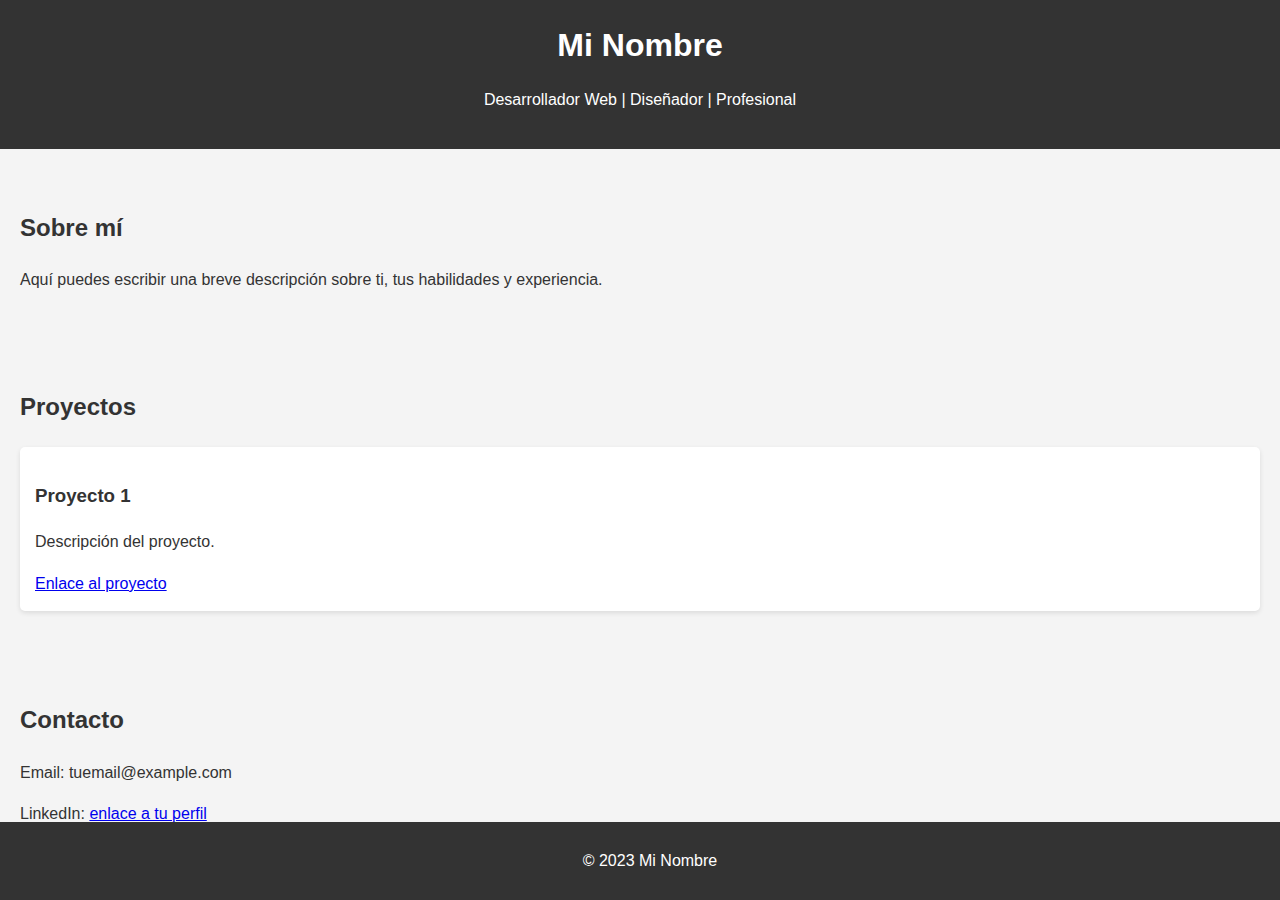
==== index.html @ 5cb8345e "Primer commit: subiendo mi portfolio" ====
<!DOCTYPE html>
<html lang="es">
<head>
  <meta charset="UTF-8">
  <meta name="viewport" content="width=device-width, initial-scale=1.0">
  <title>Mi Portfolio</title>
  <link rel="stylesheet" href="styles.css">
</head>
<body>
  <!-- Encabezado -->
  <header>
    <h1>Mi Nombre</h1>
    <p>Desarrollador Web | Diseñador | Profesional</p>
  </header>

  <!-- Sección sobre mí -->
  <section id="about">
    <h2>Sobre mí</h2>
    <p>Aquí puedes escribir una breve descripción sobre ti, tus habilidades y experiencia.</p>
  </section>

  <!-- Sección de proyectos -->
  <section id="projects">
    <h2>Proyectos</h2>
    <div class="project">
      <h3>Proyecto 1</h3>
      <p>Descripción del proyecto.</p>
      <a href="#">Enlace al proyecto</a>
    </div>
    <!-- Repite para más proyectos -->
  </section>

  <!-- Sección de contacto -->
  <section id="contact">
    <h2>Contacto</h2>
    <p>Email: tuemail@example.com</p>
    <p>LinkedIn: <a href="#">enlace a tu perfil</a></p>
  </section>

  <!-- Pie de página -->
  <footer>
    <p>&copy; 2023 Mi Nombre</p>
  </footer>
</body>
</html>
---- styles.css ----
body {
    font-family: Arial, sans-serif;
    line-height: 1.6;
    margin: 0;
    padding: 0;
    background-color: #f4f4f4;
    color: #333;
  }
  
  header {
    background: #333;
    color: #fff;
    padding: 20px 0;
    text-align: center;
  }
  
  header h1 {
    margin: 0;
  }
  
  section {
    padding: 20px;
    margin: 20px 0;
  }
  
  #projects .project {
    background: #fff;
    padding: 15px;
    margin-bottom: 10px;
    border-radius: 5px;
    box-shadow: 0 2px 5px rgba(0, 0, 0, 0.1);
  }
  
  footer {
    text-align: center;
    padding: 10px;
    background: #333;
    color: #fff;
    position: fixed;
    bottom: 0;
    width: 100%;
  }

.dark-mode {
  background-color: #333;
  color: #fff;
}
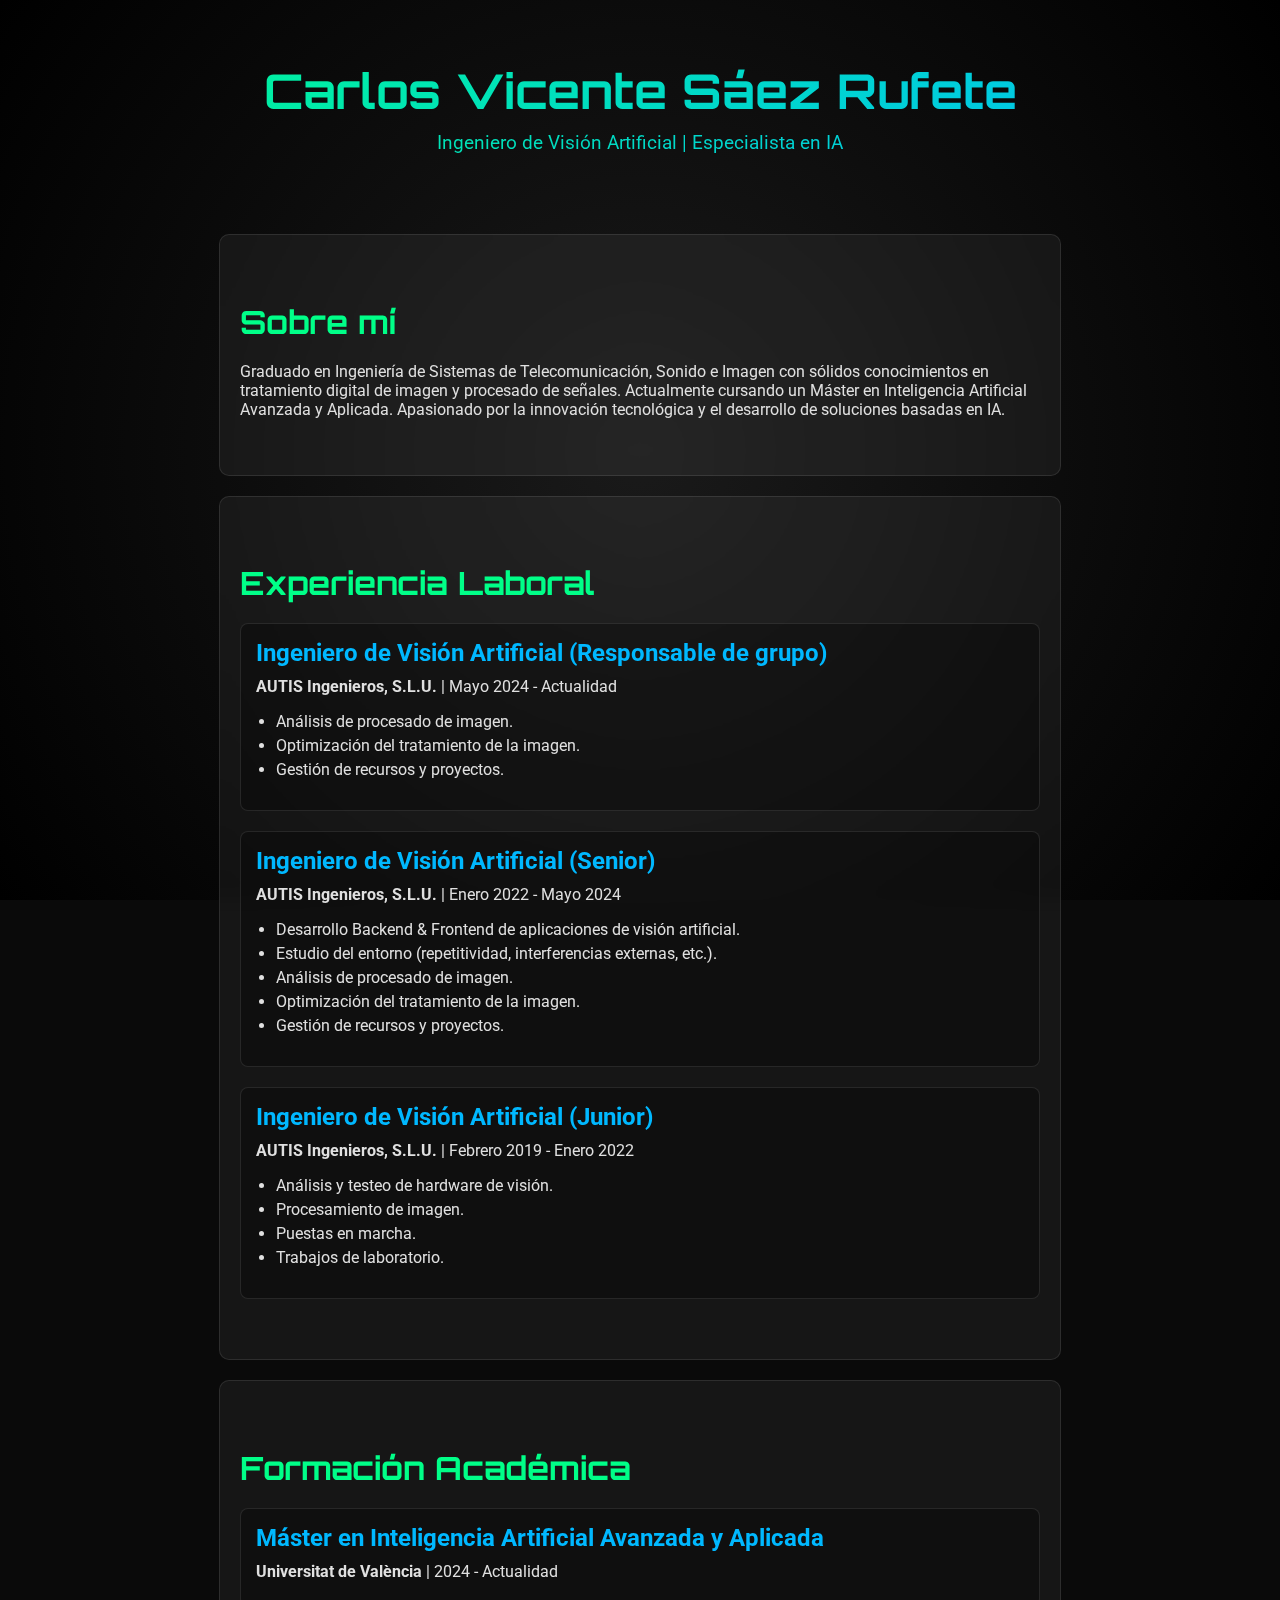
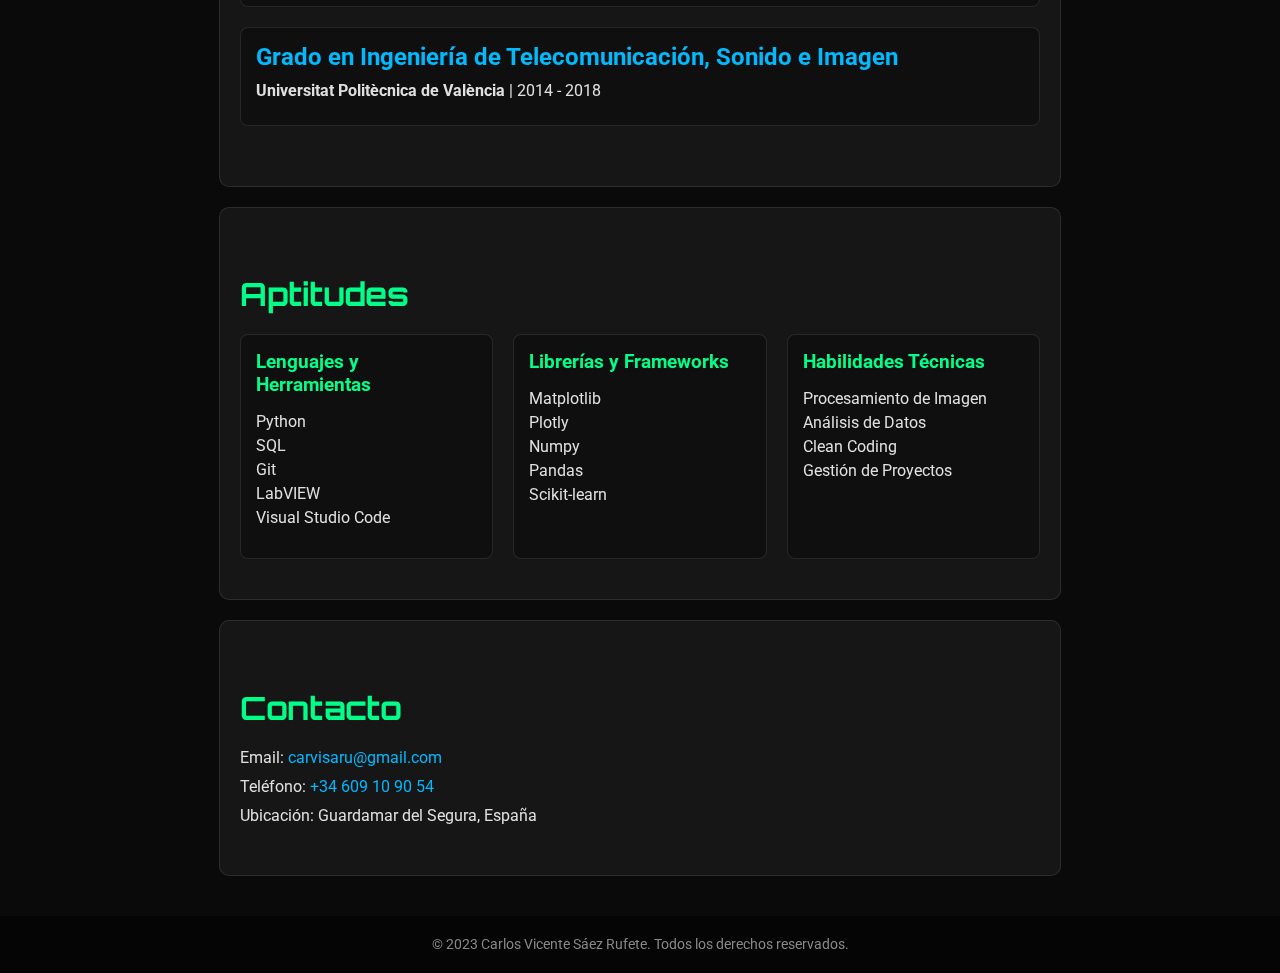
==== commit 36dc7d7b: "cambio con info de cv" ====
--- a/index.html
+++ b/index.html
@@ -3,43 +3,123 @@
 <head>
   <meta charset="UTF-8">
   <meta name="viewport" content="width=device-width, initial-scale=1.0">
-  <title>Mi Portfolio</title>
+  <title>Carlos Vicente Sáez Rufete - Portfolio</title>
   <link rel="stylesheet" href="styles.css">
+  <link href="https://fonts.googleapis.com/css2?family=Orbitron:wght@400;700&family=Roboto:wght@300;400;700&display=swap" rel="stylesheet">
 </head>
 <body>
+  <!-- Fondo futurista -->
+  <div class="background"></div>
+
   <!-- Encabezado -->
   <header>
-    <h1>Mi Nombre</h1>
-    <p>Desarrollador Web | Diseñador | Profesional</p>
+    <h1>Carlos Vicente Sáez Rufete</h1>
+    <p>Ingeniero de Visión Artificial | Especialista en IA</p>
   </header>
 
   <!-- Sección sobre mí -->
   <section id="about">
     <h2>Sobre mí</h2>
-    <p>Aquí puedes escribir una breve descripción sobre ti, tus habilidades y experiencia.</p>
+    <p>
+      Graduado en Ingeniería de Sistemas de Telecomunicación, Sonido e Imagen con sólidos conocimientos en tratamiento digital de imagen y procesado de señales. Actualmente cursando un Máster en Inteligencia Artificial Avanzada y Aplicada. Apasionado por la innovación tecnológica y el desarrollo de soluciones basadas en IA.
+    </p>
   </section>
 
-  <!-- Sección de proyectos -->
-  <section id="projects">
-    <h2>Proyectos</h2>
-    <div class="project">
-      <h3>Proyecto 1</h3>
-      <p>Descripción del proyecto.</p>
-      <a href="#">Enlace al proyecto</a>
+  <!-- Sección de experiencia -->
+  <section id="experience">
+    <h2>Experiencia Laboral</h2>
+    <div class="job">
+      <h3>Ingeniero de Visión Artificial (Responsable de grupo)</h3>
+      <p><strong>AUTIS Ingenieros, S.L.U.</strong> | Mayo 2024 - Actualidad</p>
+      <ul>
+        <li>Análisis de procesado de imagen.</li>
+        <li>Optimización del tratamiento de la imagen.</li>
+        <li>Gestión de recursos y proyectos.</li>
+      </ul>
     </div>
-    <!-- Repite para más proyectos -->
+    <div class="job">
+      <h3>Ingeniero de Visión Artificial (Senior)</h3>
+      <p><strong>AUTIS Ingenieros, S.L.U.</strong> | Enero 2022 - Mayo 2024</p>
+      <ul>
+        <li>Desarrollo Backend & Frontend de aplicaciones de visión artificial.</li>
+        <li>Estudio del entorno (repetitividad, interferencias externas, etc.).</li>
+        <li>Análisis de procesado de imagen.</li>
+        <li>Optimización del tratamiento de la imagen.</li>
+        <li>Gestión de recursos y proyectos.</li>
+      </ul>
+    </div>
+    <div class="job">
+      <h3>Ingeniero de Visión Artificial (Junior)</h3>
+      <p><strong>AUTIS Ingenieros, S.L.U.</strong> | Febrero 2019 - Enero 2022</p>
+      <ul>
+        <li>Análisis y testeo de hardware de visión.</li>
+        <li>Procesamiento de imagen.</li>
+        <li>Puestas en marcha.</li>
+        <li>Trabajos de laboratorio.</li>
+      </ul>
+    </div>
+  </section>
+
+  <!-- Sección de formación -->
+  <section id="education">
+    <h2>Formación Académica</h2>
+    <div class="degree">
+      <h3>Máster en Inteligencia Artificial Avanzada y Aplicada</h3>
+      <p><strong>Universitat de València</strong> | 2024 - Actualidad</p>
+    </div>
+    <div class="degree">
+      <h3>Grado en Ingeniería de Telecomunicación, Sonido e Imagen</h3>
+      <p><strong>Universitat Politècnica de València</strong> | 2014 - 2018</p>
+    </div>
+  </section>
+
+  <!-- Sección de habilidades -->
+  <section id="skills">
+    <h2>Aptitudes</h2>
+    <div class="skills-grid">
+      <div class="skill-category">
+        <h3>Lenguajes y Herramientas</h3>
+        <ul>
+          <li>Python</li>
+          <li>SQL</li>
+          <li>Git</li>
+          <li>LabVIEW</li>
+          <li>Visual Studio Code</li>
+        </ul>
+      </div>
+      <div class="skill-category">
+        <h3>Librerías y Frameworks</h3>
+        <ul>
+          <li>Matplotlib</li>
+          <li>Plotly</li>
+          <li>Numpy</li>
+          <li>Pandas</li>
+          <li>Scikit-learn</li>
+        </ul>
+      </div>
+      <div class="skill-category">
+        <h3>Habilidades Técnicas</h3>
+        <ul>
+          <li>Procesamiento de Imagen</li>
+          <li>Análisis de Datos</li>
+          <li>Clean Coding</li>
+          <li>Gestión de Proyectos</li>
+        </ul>
+      </div>
+    </div>
   </section>
 
   <!-- Sección de contacto -->
   <section id="contact">
     <h2>Contacto</h2>
-    <p>Email: tuemail@example.com</p>
-    <p>LinkedIn: <a href="#">enlace a tu perfil</a></p>
+    <p>Email: <a href="mailto:carvisaru@gmail.com">carvisaru@gmail.com</a></p>
+    <p>Teléfono: <a href="tel:+34609109054">+34 609 10 90 54</a></p>
+    <p>Ubicación: Guardamar del Segura, España</p>
   </section>
 
   <!-- Pie de página -->
   <footer>
-    <p>&copy; 2023 Mi Nombre</p>
+    <p>&copy; 2023 Carlos Vicente Sáez Rufete. Todos los derechos reservados.</p>
   </footer>
 </body>
 </html>--- a/styles.css
+++ b/styles.css
@@ -1,47 +1,144 @@
+/* Estilos generales */
 body {
-    font-family: Arial, sans-serif;
-    line-height: 1.6;
+    font-family: 'Roboto', sans-serif;
+    background-color: #0a0a0a;
+    color: #e0e0e0;
     margin: 0;
     padding: 0;
-    background-color: #f4f4f4;
-    color: #333;
+    overflow-x: hidden;
   }
   
+  .background {
+    position: fixed;
+    top: 0;
+    left: 0;
+    width: 100%;
+    height: 100%;
+    background: radial-gradient(circle, #1a1a1a, #000);
+    z-index: -1;
+  }
+  
+  /* Encabezado */
   header {
-    background: #333;
-    color: #fff;
-    padding: 20px 0;
     text-align: center;
+    padding: 60px 20px;
+    background: linear-gradient(135deg, #00ff88, #00b8ff);
+    -webkit-background-clip: text;
+    -webkit-text-fill-color: transparent;
   }
   
   header h1 {
+    font-family: 'Orbitron', sans-serif;
+    font-size: 3rem;
     margin: 0;
   }
   
-  section {
-    padding: 20px;
-    margin: 20px 0;
+  header p {
+    font-size: 1.2rem;
+    margin: 10px 0 0;
   }
   
-  #projects .project {
-    background: #fff;
-    padding: 15px;
-    margin-bottom: 10px;
-    border-radius: 5px;
-    box-shadow: 0 2px 5px rgba(0, 0, 0, 0.1);
+  /* Secciones */
+  section {
+    padding: 40px 20px;
+    margin: 20px auto;
+    max-width: 800px;
+    background: rgba(255, 255, 255, 0.05);
+    border-radius: 10px;
+    backdrop-filter: blur(10px);
+    border: 1px solid rgba(255, 255, 255, 0.1);
   }
   
+  section h2 {
+    font-family: 'Orbitron', sans-serif;
+    font-size: 2rem;
+    color: #00ff88;
+    margin-bottom: 20px;
+  }
+  
+  /* Experiencia y formación */
+  .job, .degree {
+    margin-bottom: 20px;
+    padding: 15px;
+    background: rgba(0, 0, 0, 0.3);
+    border-radius: 8px;
+    border: 1px solid rgba(255, 255, 255, 0.1);
+  }
+  
+  .job h3, .degree h3 {
+    font-size: 1.5rem;
+    color: #00b8ff;
+    margin: 0 0 10px;
+  }
+  
+  .job p, .degree p {
+    font-size: 1rem;
+    margin: 0 0 10px;
+  }
+  
+  .job ul {
+    list-style-type: disc;
+    padding-left: 20px;
+  }
+  
+  .job ul li {
+    margin-bottom: 5px;
+  }
+  
+  /* Habilidades */
+  .skills-grid {
+    display: grid;
+    grid-template-columns: repeat(auto-fit, minmax(200px, 1fr));
+    gap: 20px;
+  }
+  
+  .skill-category {
+    background: rgba(0, 0, 0, 0.3);
+    padding: 15px;
+    border-radius: 8px;
+    border: 1px solid rgba(255, 255, 255, 0.1);
+  }
+  
+  .skill-category h3 {
+    font-size: 1.2rem;
+    color: #00ff88;
+    margin: 0 0 10px;
+  }
+  
+  .skill-category ul {
+    list-style-type: none;
+    padding: 0;
+  }
+  
+  .skill-category ul li {
+    margin-bottom: 5px;
+  }
+  
+  /* Contacto */
+  #contact p {
+    font-size: 1rem;
+    margin: 10px 0;
+  }
+  
+  #contact a {
+    color: #00b8ff;
+    text-decoration: none;
+  }
+  
+  #contact a:hover {
+    text-decoration: underline;
+  }
+  
+  /* Pie de página */
   footer {
     text-align: center;
-    padding: 10px;
-    background: #333;
-    color: #fff;
-    position: fixed;
-    bottom: 0;
-    width: 100%;
+    padding: 20px;
+    background: rgba(0, 0, 0, 0.5);
+    margin-top: 40px;
   }
-
-.dark-mode {
-  background-color: #333;
-  color: #fff;
-}+  
+  footer p {
+    margin: 0;
+    font-size: 0.9rem;
+    color: #888;
+  }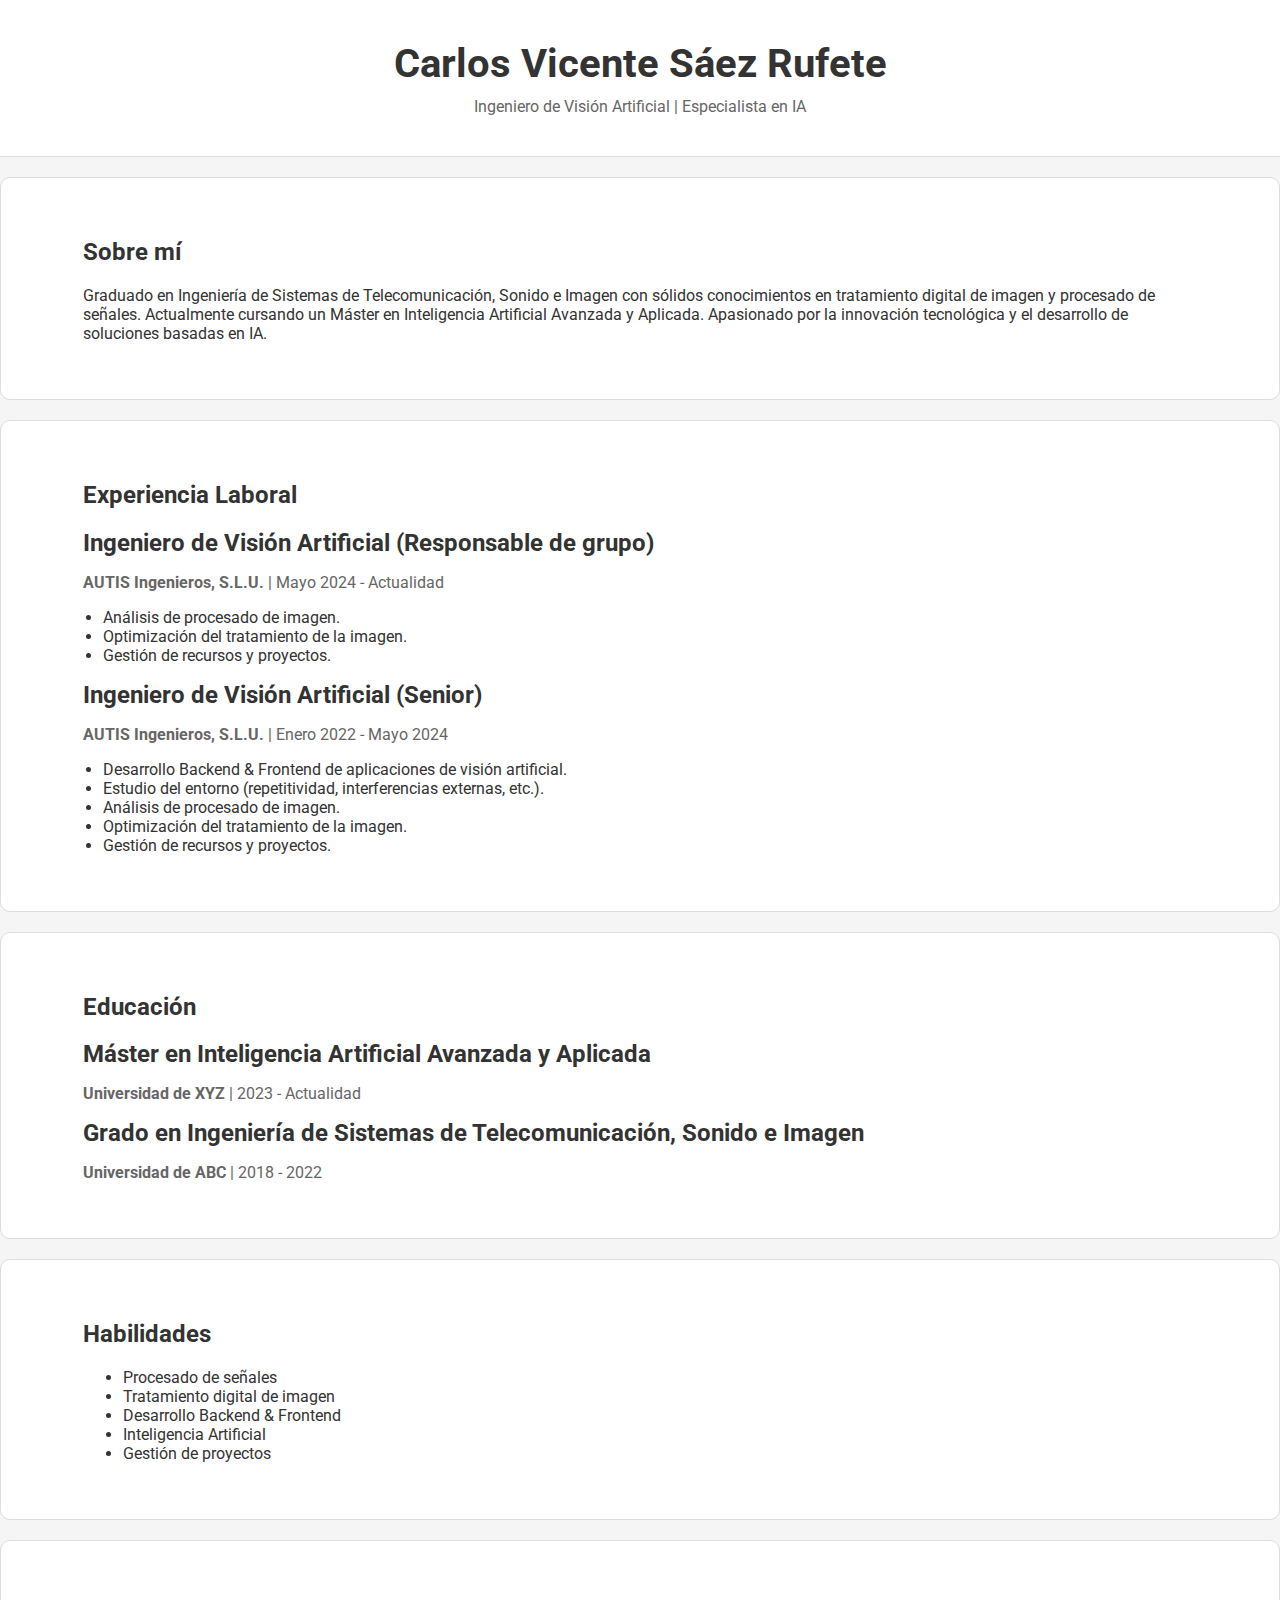
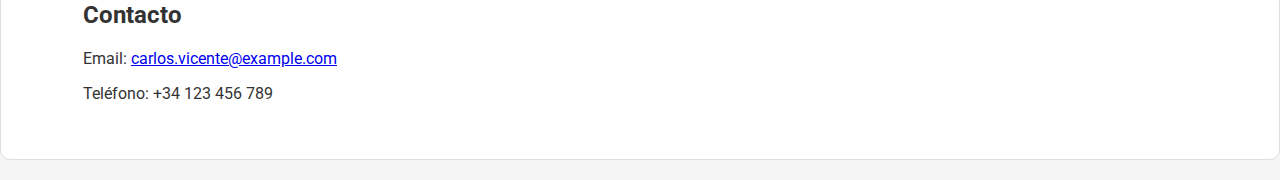
==== commit 3f3d291b: "hola3" ====
--- a/index.html
+++ b/index.html
@@ -5,121 +5,90 @@
   <meta name="viewport" content="width=device-width, initial-scale=1.0">
   <title>Carlos Vicente Sáez Rufete - Portfolio</title>
   <link rel="stylesheet" href="styles.css">
-  <link href="https://fonts.googleapis.com/css2?family=Orbitron:wght@400;700&family=Roboto:wght@300;400;700&display=swap" rel="stylesheet">
+  <link href="https://fonts.googleapis.com/css2?family=Roboto:wght@300;400;700&display=swap" rel="stylesheet">
 </head>
 <body>
-  <!-- Fondo futurista -->
-  <div class="background"></div>
-
   <!-- Encabezado -->
   <header>
-    <h1>Carlos Vicente Sáez Rufete</h1>
-    <p>Ingeniero de Visión Artificial | Especialista en IA</p>
+    <div class="container">
+      <h1>Carlos Vicente Sáez Rufete</h1>
+      <p>Ingeniero de Visión Artificial | Especialista en IA</p>
+    </div>
   </header>
 
   <!-- Sección sobre mí -->
   <section id="about">
-    <h2>Sobre mí</h2>
-    <p>
-      Graduado en Ingeniería de Sistemas de Telecomunicación, Sonido e Imagen con sólidos conocimientos en tratamiento digital de imagen y procesado de señales. Actualmente cursando un Máster en Inteligencia Artificial Avanzada y Aplicada. Apasionado por la innovación tecnológica y el desarrollo de soluciones basadas en IA.
-    </p>
+    <div class="container">
+      <h2>Sobre mí</h2>
+      <p>
+        Graduado en Ingeniería de Sistemas de Telecomunicación, Sonido e Imagen con sólidos conocimientos en tratamiento digital de imagen y procesado de señales. Actualmente cursando un Máster en Inteligencia Artificial Avanzada y Aplicada. Apasionado por la innovación tecnológica y el desarrollo de soluciones basadas en IA.
+      </p>
+    </div>
   </section>
 
   <!-- Sección de experiencia -->
   <section id="experience">
-    <h2>Experiencia Laboral</h2>
-    <div class="job">
-      <h3>Ingeniero de Visión Artificial (Responsable de grupo)</h3>
-      <p><strong>AUTIS Ingenieros, S.L.U.</strong> | Mayo 2024 - Actualidad</p>
-      <ul>
-        <li>Análisis de procesado de imagen.</li>
-        <li>Optimización del tratamiento de la imagen.</li>
-        <li>Gestión de recursos y proyectos.</li>
-      </ul>
-    </div>
-    <div class="job">
-      <h3>Ingeniero de Visión Artificial (Senior)</h3>
-      <p><strong>AUTIS Ingenieros, S.L.U.</strong> | Enero 2022 - Mayo 2024</p>
-      <ul>
-        <li>Desarrollo Backend & Frontend de aplicaciones de visión artificial.</li>
-        <li>Estudio del entorno (repetitividad, interferencias externas, etc.).</li>
-        <li>Análisis de procesado de imagen.</li>
-        <li>Optimización del tratamiento de la imagen.</li>
-        <li>Gestión de recursos y proyectos.</li>
-      </ul>
-    </div>
-    <div class="job">
-      <h3>Ingeniero de Visión Artificial (Junior)</h3>
-      <p><strong>AUTIS Ingenieros, S.L.U.</strong> | Febrero 2019 - Enero 2022</p>
-      <ul>
-        <li>Análisis y testeo de hardware de visión.</li>
-        <li>Procesamiento de imagen.</li>
-        <li>Puestas en marcha.</li>
-        <li>Trabajos de laboratorio.</li>
-      </ul>
+    <div class="container">
+      <h2>Experiencia Laboral</h2>
+      <div class="job">
+        <h3>Ingeniero de Visión Artificial (Responsable de grupo)</h3>
+        <p><strong>AUTIS Ingenieros, S.L.U.</strong> | Mayo 2024 - Actualidad</p>
+        <ul>
+          <li>Análisis de procesado de imagen.</li>
+          <li>Optimización del tratamiento de la imagen.</li>
+          <li>Gestión de recursos y proyectos.</li>
+        </ul>
+      </div>
+      <div class="job">
+        <h3>Ingeniero de Visión Artificial (Senior)</h3>
+        <p><strong>AUTIS Ingenieros, S.L.U.</strong> | Enero 2022 - Mayo 2024</p>
+        <ul>
+          <li>Desarrollo Backend & Frontend de aplicaciones de visión artificial.</li>
+          <li>Estudio del entorno (repetitividad, interferencias externas, etc.).</li>
+          <li>Análisis de procesado de imagen.</li>
+          <li>Optimización del tratamiento de la imagen.</li>
+          <li>Gestión de recursos y proyectos.</li>
+        </ul>
+      </div>
     </div>
   </section>
 
-  <!-- Sección de formación -->
+  <!-- Sección de educación -->
   <section id="education">
-    <h2>Formación Académica</h2>
-    <div class="degree">
-      <h3>Máster en Inteligencia Artificial Avanzada y Aplicada</h3>
-      <p><strong>Universitat de València</strong> | 2024 - Actualidad</p>
-    </div>
-    <div class="degree">
-      <h3>Grado en Ingeniería de Telecomunicación, Sonido e Imagen</h3>
-      <p><strong>Universitat Politècnica de València</strong> | 2014 - 2018</p>
+    <div class="container">
+      <h2>Educación</h2>
+      <div class="education-item">
+        <h3>Máster en Inteligencia Artificial Avanzada y Aplicada</h3>
+        <p><strong>Universidad de XYZ</strong> | 2023 - Actualidad</p>
+      </div>
+      <div class="education-item">
+        <h3>Grado en Ingeniería de Sistemas de Telecomunicación, Sonido e Imagen</h3>
+        <p><strong>Universidad de ABC</strong> | 2018 - 2022</p>
+      </div>
     </div>
   </section>
 
   <!-- Sección de habilidades -->
   <section id="skills">
-    <h2>Aptitudes</h2>
-    <div class="skills-grid">
-      <div class="skill-category">
-        <h3>Lenguajes y Herramientas</h3>
-        <ul>
-          <li>Python</li>
-          <li>SQL</li>
-          <li>Git</li>
-          <li>LabVIEW</li>
-          <li>Visual Studio Code</li>
-        </ul>
-      </div>
-      <div class="skill-category">
-        <h3>Librerías y Frameworks</h3>
-        <ul>
-          <li>Matplotlib</li>
-          <li>Plotly</li>
-          <li>Numpy</li>
-          <li>Pandas</li>
-          <li>Scikit-learn</li>
-        </ul>
-      </div>
-      <div class="skill-category">
-        <h3>Habilidades Técnicas</h3>
-        <ul>
-          <li>Procesamiento de Imagen</li>
-          <li>Análisis de Datos</li>
-          <li>Clean Coding</li>
-          <li>Gestión de Proyectos</li>
-        </ul>
-      </div>
+    <div class="container">
+      <h2>Habilidades</h2>
+      <ul>
+        <li>Procesado de señales</li>
+        <li>Tratamiento digital de imagen</li>
+        <li>Desarrollo Backend & Frontend</li>
+        <li>Inteligencia Artificial</li>
+        <li>Gestión de proyectos</li>
+      </ul>
     </div>
   </section>
 
   <!-- Sección de contacto -->
   <section id="contact">
-    <h2>Contacto</h2>
-    <p>Email: <a href="mailto:carvisaru@gmail.com">carvisaru@gmail.com</a></p>
-    <p>Teléfono: <a href="tel:+34609109054">+34 609 10 90 54</a></p>
-    <p>Ubicación: Guardamar del Segura, España</p>
+    <div class="container">
+      <h2>Contacto</h2>
+      <p>Email: <a href="mailto:carlos.vicente@example.com">carlos.vicente@example.com</a></p>
+      <p>Teléfono: +34 123 456 789</p>
+    </div>
   </section>
-
-  <!-- Pie de página -->
-  <footer>
-    <p>&copy; 2023 Carlos Vicente Sáez Rufete. Todos los derechos reservados.</p>
-  </footer>
 </body>
 </html>--- a/styles.css
+++ b/styles.css
@@ -1,144 +1,79 @@
 /* Estilos generales */
 body {
     font-family: 'Roboto', sans-serif;
-    background-color: #0a0a0a;
-    color: #e0e0e0;
+    background-color: #f5f5f5;
+    color: #333;
     margin: 0;
     padding: 0;
     overflow-x: hidden;
-  }
-  
-  .background {
-    position: fixed;
-    top: 0;
-    left: 0;
-    width: 100%;
-    height: 100%;
-    background: radial-gradient(circle, #1a1a1a, #000);
-    z-index: -1;
-  }
-  
-  /* Encabezado */
-  header {
+}
+
+.container {
+    width: 90%;
+    max-width: 1200px;
+    margin: 0 auto;
+}
+
+/* Encabezado */
+header {
     text-align: center;
-    padding: 60px 20px;
-    background: linear-gradient(135deg, #00ff88, #00b8ff);
-    -webkit-background-clip: text;
-    -webkit-text-fill-color: transparent;
-  }
-  
-  header h1 {
-    font-family: 'Orbitron', sans-serif;
-    font-size: 3rem;
+    padding: 40px 20px;
+    background-color: #fff;
+    border-bottom: 1px solid #ddd;
+}
+
+header h1 {
+    font-family: 'Roboto', sans-serif;
+    font-size: 2.5rem;
     margin: 0;
-  }
-  
-  header p {
-    font-size: 1.2rem;
+    color: #333;
+}
+
+header p {
+    font-size: 1rem;
     margin: 10px 0 0;
-  }
-  
-  /* Secciones */
-  section {
+    color: #666;
+}
+
+/* Secciones */
+section {
     padding: 40px 20px;
     margin: 20px auto;
-    max-width: 800px;
-    background: rgba(255, 255, 255, 0.05);
+    background: #fff;
+    border: 1px solid #ddd;
     border-radius: 10px;
-    backdrop-filter: blur(10px);
-    border: 1px solid rgba(255, 255, 255, 0.1);
-  }
-  
-  section h2 {
-    font-family: 'Orbitron', sans-serif;
-    font-size: 2rem;
-    color: #00ff88;
-    margin-bottom: 20px;
-  }
-  
-  /* Experiencia y formación */
-  .job, .degree {
-    margin-bottom: 20px;
-    padding: 15px;
-    background: rgba(0, 0, 0, 0.3);
-    border-radius: 8px;
-    border: 1px solid rgba(255, 255, 255, 0.1);
-  }
-  
-  .job h3, .degree h3 {
+}
+
+.job h3, .education-item h3 {
     font-size: 1.5rem;
-    color: #00b8ff;
-    margin: 0 0 10px;
-  }
-  
-  .job p, .degree p {
+    margin: 0;
+    color: #333;
+}
+
+.job p, .education-item p {
     font-size: 1rem;
-    margin: 0 0 10px;
-  }
-  
-  .job ul {
+    color: #666;
+}
+
+.job ul, .skills ul {
     list-style-type: disc;
     padding-left: 20px;
-  }
-  
-  .job ul li {
-    margin-bottom: 5px;
-  }
-  
-  /* Habilidades */
-  .skills-grid {
-    display: grid;
-    grid-template-columns: repeat(auto-fit, minmax(200px, 1fr));
-    gap: 20px;
-  }
-  
-  .skill-category {
-    background: rgba(0, 0, 0, 0.3);
-    padding: 15px;
-    border-radius: 8px;
-    border: 1px solid rgba(255, 255, 255, 0.1);
-  }
-  
-  .skill-category h3 {
-    font-size: 1.2rem;
-    color: #00ff88;
-    margin: 0 0 10px;
-  }
-  
-  .skill-category ul {
-    list-style-type: none;
-    padding: 0;
-  }
-  
-  .skill-category ul li {
-    margin-bottom: 5px;
-  }
-  
-  /* Contacto */
-  #contact p {
-    font-size: 1rem;
-    margin: 10px 0;
-  }
-  
-  #contact a {
-    color: #00b8ff;
-    text-decoration: none;
-  }
-  
-  #contact a:hover {
-    text-decoration: underline;
-  }
-  
-  /* Pie de página */
-  footer {
-    text-align: center;
-    padding: 20px;
-    background: rgba(0, 0, 0, 0.5);
-    margin-top: 40px;
-  }
-  
-  footer p {
-    margin: 0;
-    font-size: 0.9rem;
-    color: #888;
-  }+}
+
+@media (max-width: 768px) {
+    header h1 {
+        font-size: 2rem;
+    }
+
+    header p {
+        font-size: 0.875rem;
+    }
+
+    .job h3, .education-item h3 {
+        font-size: 1.25rem;
+    }
+
+    .job p, .education-item p {
+        font-size: 0.875rem;
+    }
+}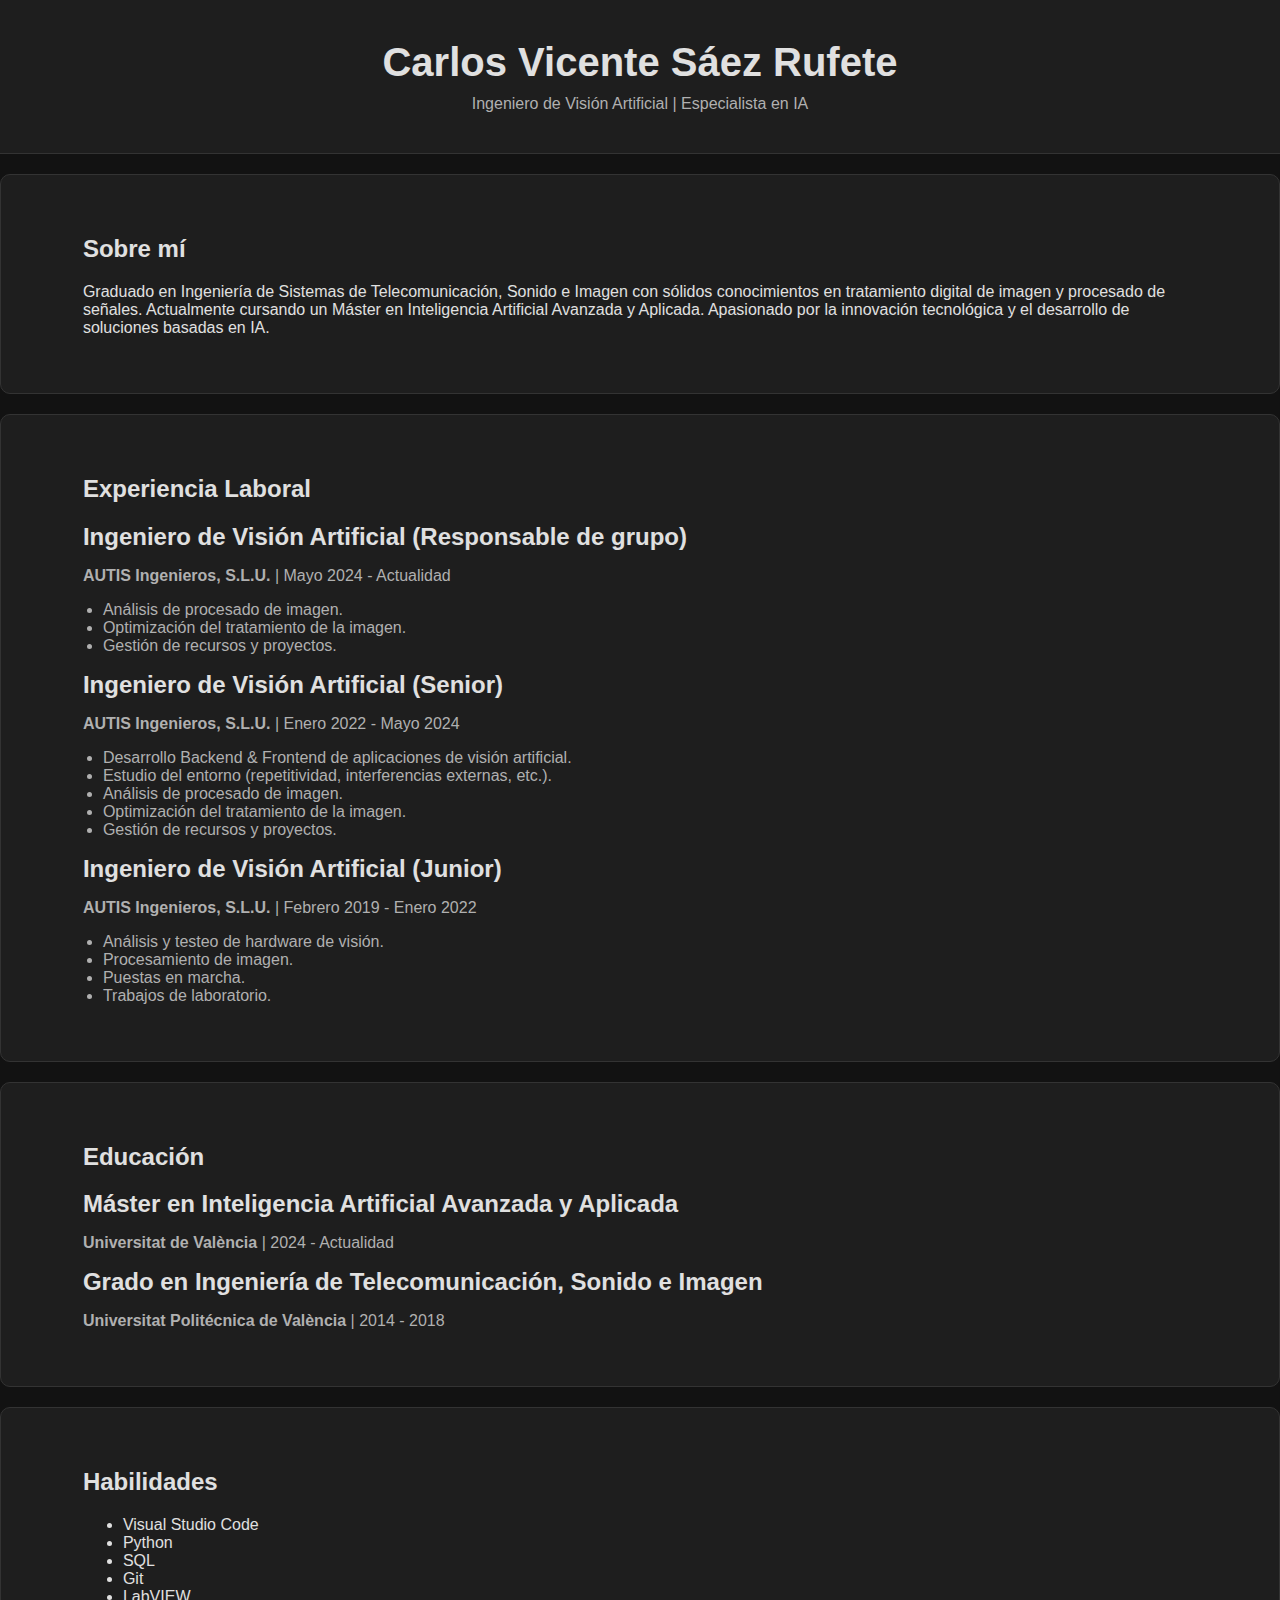
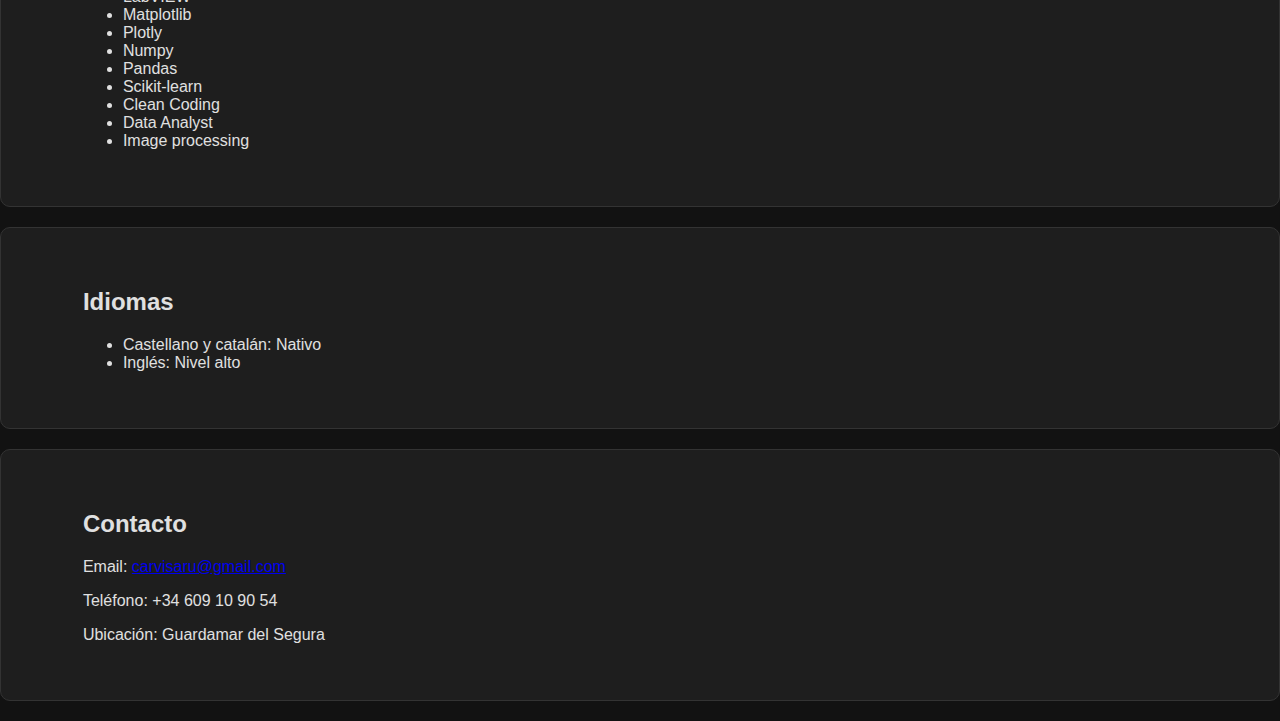
==== commit 12005e48: "hoola4" ====
--- a/index.html
+++ b/index.html
@@ -50,6 +50,16 @@
           <li>Gestión de recursos y proyectos.</li>
         </ul>
       </div>
+      <div class="job">
+        <h3>Ingeniero de Visión Artificial (Junior)</h3>
+        <p><strong>AUTIS Ingenieros, S.L.U.</strong> | Febrero 2019 - Enero 2022</p>
+        <ul>
+          <li>Análisis y testeo de hardware de visión.</li>
+          <li>Procesamiento de imagen.</li>
+          <li>Puestas en marcha.</li>
+          <li>Trabajos de laboratorio.</li>
+        </ul>
+      </div>
     </div>
   </section>
 
@@ -59,11 +69,11 @@
       <h2>Educación</h2>
       <div class="education-item">
         <h3>Máster en Inteligencia Artificial Avanzada y Aplicada</h3>
-        <p><strong>Universidad de XYZ</strong> | 2023 - Actualidad</p>
+        <p><strong>Universitat de València</strong> | 2024 - Actualidad</p>
       </div>
       <div class="education-item">
-        <h3>Grado en Ingeniería de Sistemas de Telecomunicación, Sonido e Imagen</h3>
-        <p><strong>Universidad de ABC</strong> | 2018 - 2022</p>
+        <h3>Grado en Ingeniería de Telecomunicación, Sonido e Imagen</h3>
+        <p><strong>Universitat Politécnica de València</strong> | 2014 - 2018</p>
       </div>
     </div>
   </section>
@@ -73,11 +83,30 @@
     <div class="container">
       <h2>Habilidades</h2>
       <ul>
-        <li>Procesado de señales</li>
-        <li>Tratamiento digital de imagen</li>
-        <li>Desarrollo Backend & Frontend</li>
-        <li>Inteligencia Artificial</li>
-        <li>Gestión de proyectos</li>
+        <li>Visual Studio Code</li>
+        <li>Python</li>
+        <li>SQL</li>
+        <li>Git</li>
+        <li>LabVIEW</li>
+        <li>Matplotlib</li>
+        <li>Plotly</li>
+        <li>Numpy</li>
+        <li>Pandas</li>
+        <li>Scikit-learn</li>
+        <li>Clean Coding</li>
+        <li>Data Analyst</li>
+        <li>Image processing</li>
+      </ul>
+    </div>
+  </section>
+
+  <!-- Sección de idiomas -->
+  <section id="languages">
+    <div class="container">
+      <h2>Idiomas</h2>
+      <ul>
+        <li>Castellano y catalán: Nativo</li>
+        <li>Inglés: Nivel alto</li>
       </ul>
     </div>
   </section>
@@ -86,8 +115,9 @@
   <section id="contact">
     <div class="container">
       <h2>Contacto</h2>
-      <p>Email: <a href="mailto:carlos.vicente@example.com">carlos.vicente@example.com</a></p>
-      <p>Teléfono: +34 123 456 789</p>
+      <p>Email: <a href="mailto:carvisaru@gmail.com">carvisaru@gmail.com</a></p>
+      <p>Teléfono: +34 609 10 90 54</p>
+      <p>Ubicación: Guardamar del Segura</p>
     </div>
   </section>
 </body>
--- a/styles.css
+++ b/styles.css
@@ -1,8 +1,8 @@
 /* Estilos generales */
 body {
-    font-family: 'Roboto', sans-serif;
-    background-color: #f5f5f5;
-    color: #333;
+    font-family: 'Arial', sans-serif;
+    background-color: #121212;
+    color: #e0e0e0;
     margin: 0;
     padding: 0;
     overflow-x: hidden;
@@ -18,46 +18,47 @@
 header {
     text-align: center;
     padding: 40px 20px;
-    background-color: #fff;
-    border-bottom: 1px solid #ddd;
+    background-color: #1e1e1e;
+    border-bottom: 1px solid #333;
 }
 
 header h1 {
-    font-family: 'Roboto', sans-serif;
+    font-family: 'Arial', sans-serif;
     font-size: 2.5rem;
     margin: 0;
-    color: #333;
+    color: #e0e0e0;
 }
 
 header p {
     font-size: 1rem;
     margin: 10px 0 0;
-    color: #666;
+    color: #b0b0b0;
 }
 
 /* Secciones */
 section {
     padding: 40px 20px;
     margin: 20px auto;
-    background: #fff;
-    border: 1px solid #ddd;
+    background: #1e1e1e;
+    border: 1px solid #333;
     border-radius: 10px;
 }
 
 .job h3, .education-item h3 {
     font-size: 1.5rem;
     margin: 0;
-    color: #333;
+    color: #e0e0e0;
 }
 
 .job p, .education-item p {
     font-size: 1rem;
-    color: #666;
+    color: #b0b0b0;
 }
 
-.job ul, .skills ul {
+.job ul, .skills ul, .languages ul {
     list-style-type: disc;
     padding-left: 20px;
+    color: #b0b0b0;
 }
 
 @media (max-width: 768px) {
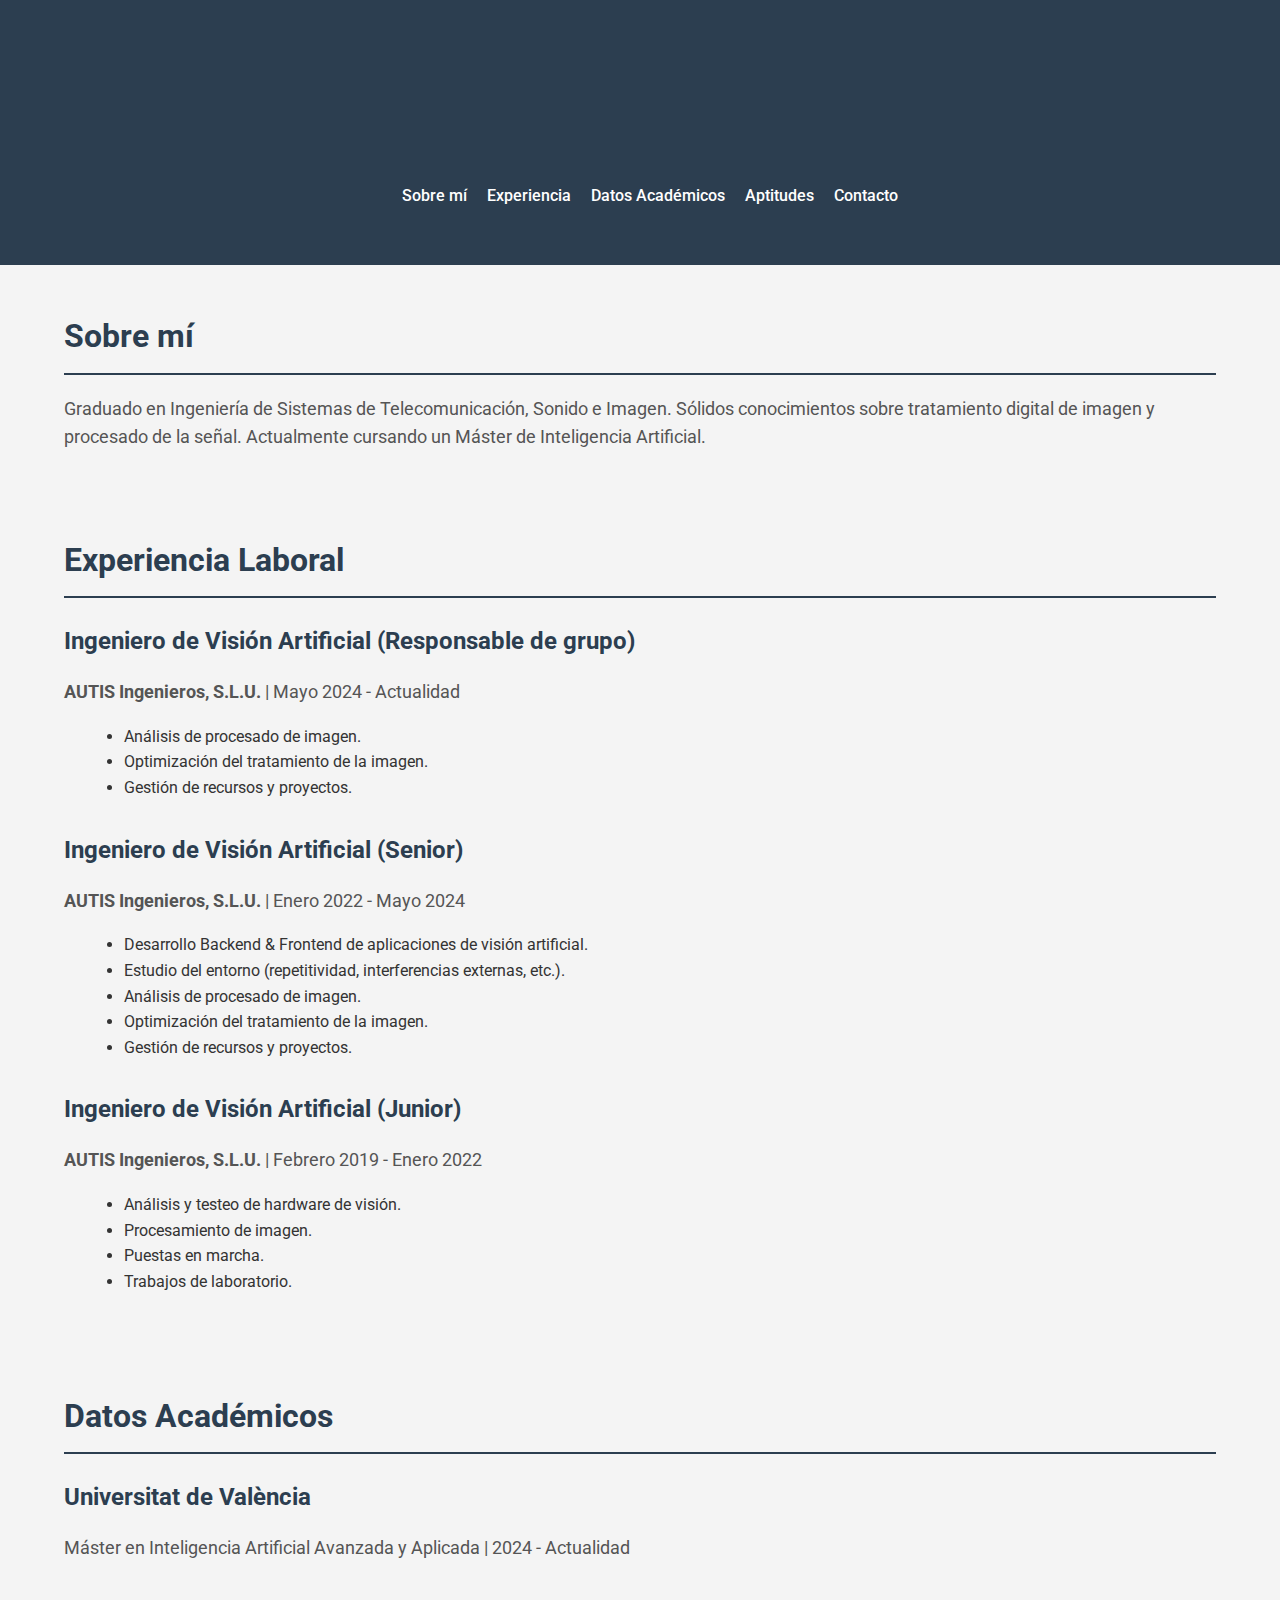
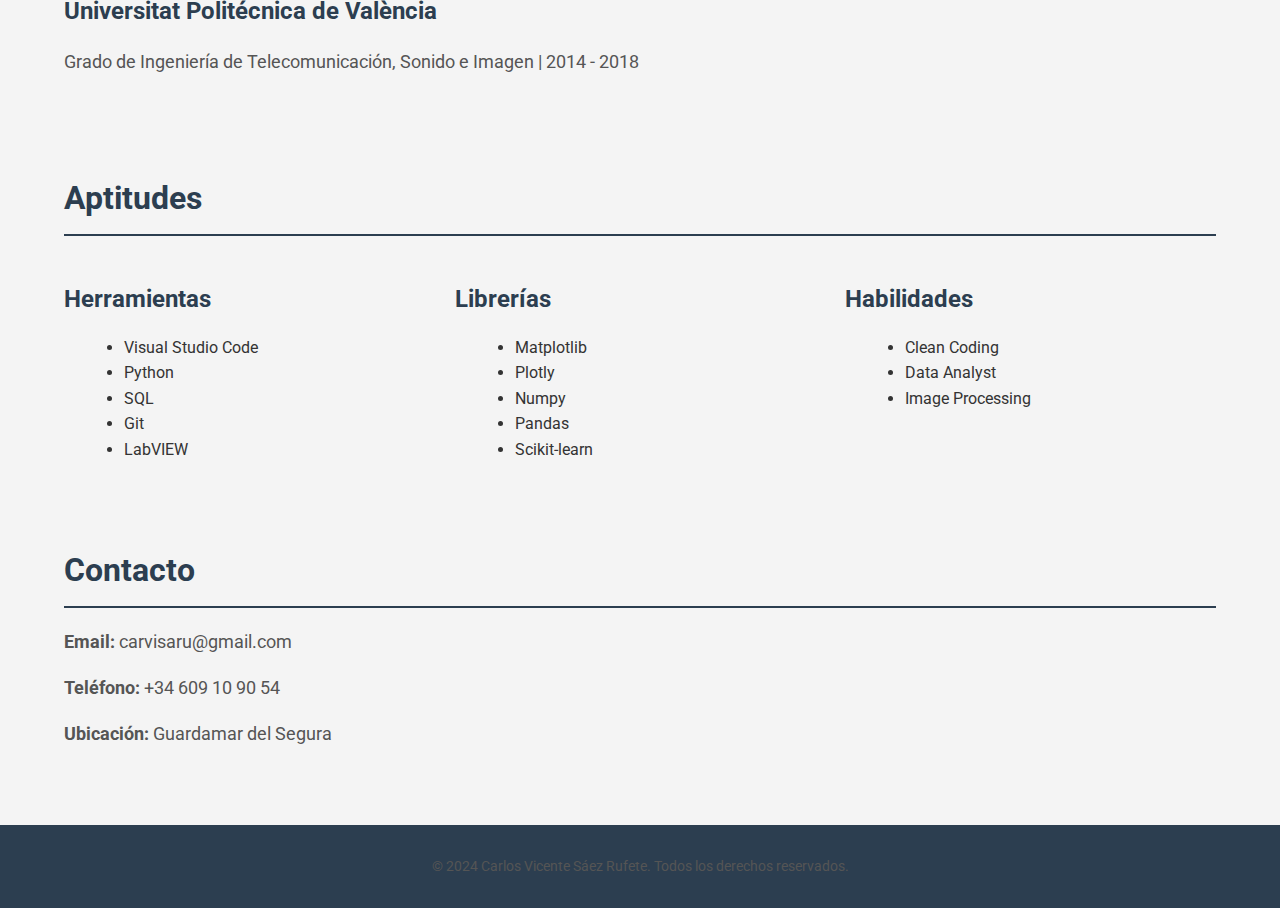
==== commit 50ab059a: "hola5" ====
--- a/index.html
+++ b/index.html
@@ -1,124 +1,127 @@
 <!DOCTYPE html>
 <html lang="es">
 <head>
-  <meta charset="UTF-8">
-  <meta name="viewport" content="width=device-width, initial-scale=1.0">
-  <title>Carlos Vicente Sáez Rufete - Portfolio</title>
-  <link rel="stylesheet" href="styles.css">
-  <link href="https://fonts.googleapis.com/css2?family=Roboto:wght@300;400;700&display=swap" rel="stylesheet">
+    <meta charset="UTF-8">
+    <meta name="viewport" content="width=device-width, initial-scale=1.0">
+    <title>Carlos Vicente Sáez Rufete - Portfolio</title>
+    <link rel="stylesheet" href="styles.css">
+    <link href="https://fonts.googleapis.com/css2?family=Roboto:wght@300;400;500;700&display=swap" rel="stylesheet">
 </head>
 <body>
-  <!-- Encabezado -->
-  <header>
-    <div class="container">
-      <h1>Carlos Vicente Sáez Rufete</h1>
-      <p>Ingeniero de Visión Artificial | Especialista en IA</p>
-    </div>
-  </header>
+    <header>
+        <div class="container">
+            <h1>Carlos Vicente Sáez Rufete</h1>
+            <h2>Ingeniero de Visión Artificial</h2>
+            <nav>
+                <ul>
+                    <li><a href="#about">Sobre mí</a></li>
+                    <li><a href="#experience">Experiencia</a></li>
+                    <li><a href="#education">Datos Académicos</a></li>
+                    <li><a href="#skills">Aptitudes</a></li>
+                    <li><a href="#contact">Contacto</a></li>
+                </ul>
+            </nav>
+        </div>
+    </header>
 
-  <!-- Sección sobre mí -->
-  <section id="about">
-    <div class="container">
-      <h2>Sobre mí</h2>
-      <p>
-        Graduado en Ingeniería de Sistemas de Telecomunicación, Sonido e Imagen con sólidos conocimientos en tratamiento digital de imagen y procesado de señales. Actualmente cursando un Máster en Inteligencia Artificial Avanzada y Aplicada. Apasionado por la innovación tecnológica y el desarrollo de soluciones basadas en IA.
-      </p>
-    </div>
-  </section>
+    <section id="about" class="container">
+        <h2>Sobre mí</h2>
+        <p>
+            Graduado en Ingeniería de Sistemas de Telecomunicación, Sonido e Imagen. Sólidos conocimientos sobre tratamiento digital de imagen y procesado de la señal. Actualmente cursando un Máster de Inteligencia Artificial.
+        </p>
+    </section>
 
-  <!-- Sección de experiencia -->
-  <section id="experience">
-    <div class="container">
-      <h2>Experiencia Laboral</h2>
-      <div class="job">
-        <h3>Ingeniero de Visión Artificial (Responsable de grupo)</h3>
-        <p><strong>AUTIS Ingenieros, S.L.U.</strong> | Mayo 2024 - Actualidad</p>
-        <ul>
-          <li>Análisis de procesado de imagen.</li>
-          <li>Optimización del tratamiento de la imagen.</li>
-          <li>Gestión de recursos y proyectos.</li>
-        </ul>
-      </div>
-      <div class="job">
-        <h3>Ingeniero de Visión Artificial (Senior)</h3>
-        <p><strong>AUTIS Ingenieros, S.L.U.</strong> | Enero 2022 - Mayo 2024</p>
-        <ul>
-          <li>Desarrollo Backend & Frontend de aplicaciones de visión artificial.</li>
-          <li>Estudio del entorno (repetitividad, interferencias externas, etc.).</li>
-          <li>Análisis de procesado de imagen.</li>
-          <li>Optimización del tratamiento de la imagen.</li>
-          <li>Gestión de recursos y proyectos.</li>
-        </ul>
-      </div>
-      <div class="job">
-        <h3>Ingeniero de Visión Artificial (Junior)</h3>
-        <p><strong>AUTIS Ingenieros, S.L.U.</strong> | Febrero 2019 - Enero 2022</p>
-        <ul>
-          <li>Análisis y testeo de hardware de visión.</li>
-          <li>Procesamiento de imagen.</li>
-          <li>Puestas en marcha.</li>
-          <li>Trabajos de laboratorio.</li>
-        </ul>
-      </div>
-    </div>
-  </section>
+    <section id="experience" class="container">
+        <h2>Experiencia Laboral</h2>
+        <div class="experience-item">
+            <h3>Ingeniero de Visión Artificial (Responsable de grupo)</h3>
+            <p><strong>AUTIS Ingenieros, S.L.U.</strong> | Mayo 2024 - Actualidad</p>
+            <ul>
+                <li>Análisis de procesado de imagen.</li>
+                <li>Optimización del tratamiento de la imagen.</li>
+                <li>Gestión de recursos y proyectos.</li>
+            </ul>
+        </div>
+        <div class="experience-item">
+            <h3>Ingeniero de Visión Artificial (Senior)</h3>
+            <p><strong>AUTIS Ingenieros, S.L.U.</strong> | Enero 2022 - Mayo 2024</p>
+            <ul>
+                <li>Desarrollo Backend & Frontend de aplicaciones de visión artificial.</li>
+                <li>Estudio del entorno (repetitividad, interferencias externas, etc.).</li>
+                <li>Análisis de procesado de imagen.</li>
+                <li>Optimización del tratamiento de la imagen.</li>
+                <li>Gestión de recursos y proyectos.</li>
+            </ul>
+        </div>
+        <div class="experience-item">
+            <h3>Ingeniero de Visión Artificial (Junior)</h3>
+            <p><strong>AUTIS Ingenieros, S.L.U.</strong> | Febrero 2019 - Enero 2022</p>
+            <ul>
+                <li>Análisis y testeo de hardware de visión.</li>
+                <li>Procesamiento de imagen.</li>
+                <li>Puestas en marcha.</li>
+                <li>Trabajos de laboratorio.</li>
+            </ul>
+        </div>
+    </section>
 
-  <!-- Sección de educación -->
-  <section id="education">
-    <div class="container">
-      <h2>Educación</h2>
-      <div class="education-item">
-        <h3>Máster en Inteligencia Artificial Avanzada y Aplicada</h3>
-        <p><strong>Universitat de València</strong> | 2024 - Actualidad</p>
-      </div>
-      <div class="education-item">
-        <h3>Grado en Ingeniería de Telecomunicación, Sonido e Imagen</h3>
-        <p><strong>Universitat Politécnica de València</strong> | 2014 - 2018</p>
-      </div>
-    </div>
-  </section>
+    <section id="education" class="container">
+        <h2>Datos Académicos</h2>
+        <div class="education-item">
+            <h3>Universitat de València</h3>
+            <p>Máster en Inteligencia Artificial Avanzada y Aplicada | 2024 - Actualidad</p>
+        </div>
+        <div class="education-item">
+            <h3>Universitat Politécnica de València</h3>
+            <p>Grado de Ingeniería de Telecomunicación, Sonido e Imagen | 2014 - 2018</p>
+        </div>
+    </section>
 
-  <!-- Sección de habilidades -->
-  <section id="skills">
-    <div class="container">
-      <h2>Habilidades</h2>
-      <ul>
-        <li>Visual Studio Code</li>
-        <li>Python</li>
-        <li>SQL</li>
-        <li>Git</li>
-        <li>LabVIEW</li>
-        <li>Matplotlib</li>
-        <li>Plotly</li>
-        <li>Numpy</li>
-        <li>Pandas</li>
-        <li>Scikit-learn</li>
-        <li>Clean Coding</li>
-        <li>Data Analyst</li>
-        <li>Image processing</li>
-      </ul>
-    </div>
-  </section>
+    <section id="skills" class="container">
+        <h2>Aptitudes</h2>
+        <div class="skills-grid">
+            <div>
+                <h3>Herramientas</h3>
+                <ul>
+                    <li>Visual Studio Code</li>
+                    <li>Python</li>
+                    <li>SQL</li>
+                    <li>Git</li>
+                    <li>LabVIEW</li>
+                </ul>
+            </div>
+            <div>
+                <h3>Librerías</h3>
+                <ul>
+                    <li>Matplotlib</li>
+                    <li>Plotly</li>
+                    <li>Numpy</li>
+                    <li>Pandas</li>
+                    <li>Scikit-learn</li>
+                </ul>
+            </div>
+            <div>
+                <h3>Habilidades</h3>
+                <ul>
+                    <li>Clean Coding</li>
+                    <li>Data Analyst</li>
+                    <li>Image Processing</li>
+                </ul>
+            </div>
+        </div>
+    </section>
 
-  <!-- Sección de idiomas -->
-  <section id="languages">
-    <div class="container">
-      <h2>Idiomas</h2>
-      <ul>
-        <li>Castellano y catalán: Nativo</li>
-        <li>Inglés: Nivel alto</li>
-      </ul>
-    </div>
-  </section>
+    <section id="contact" class="container">
+        <h2>Contacto</h2>
+        <p><strong>Email:</strong> carvisaru@gmail.com</p>
+        <p><strong>Teléfono:</strong> +34 609 10 90 54</p>
+        <p><strong>Ubicación:</strong> Guardamar del Segura</p>
+    </section>
 
-  <!-- Sección de contacto -->
-  <section id="contact">
-    <div class="container">
-      <h2>Contacto</h2>
-      <p>Email: <a href="mailto:carvisaru@gmail.com">carvisaru@gmail.com</a></p>
-      <p>Teléfono: +34 609 10 90 54</p>
-      <p>Ubicación: Guardamar del Segura</p>
-    </div>
-  </section>
+    <footer>
+        <div class="container">
+            <p>&copy; 2024 Carlos Vicente Sáez Rufete. Todos los derechos reservados.</p>
+        </div>
+    </footer>
 </body>
 </html>--- a/styles.css
+++ b/styles.css
@@ -1,80 +1,129 @@
 /* Estilos generales */
 body {
-    font-family: 'Arial', sans-serif;
-    background-color: #121212;
-    color: #e0e0e0;
+    font-family: 'Roboto', sans-serif;
     margin: 0;
     padding: 0;
-    overflow-x: hidden;
+    line-height: 1.6;
+    color: #333;
+    background-color: #f4f4f4;
 }
 
 .container {
     width: 90%;
     max-width: 1200px;
     margin: 0 auto;
+    padding: 20px 0;
 }
 
-/* Encabezado */
+h1, h2, h3 {
+    color: #2c3e50;
+}
+
+h1 {
+    font-size: 2.5rem;
+    margin-bottom: 10px;
+}
+
+h2 {
+    font-size: 2rem;
+    margin-bottom: 20px;
+    border-bottom: 2px solid #2c3e50;
+    padding-bottom: 10px;
+}
+
+h3 {
+    font-size: 1.5rem;
+    margin-bottom: 10px;
+}
+
+p {
+    font-size: 1.1rem;
+    color: #555;
+}
+
+ul {
+    list-style-type: disc;
+    margin-left: 20px;
+}
+
+/* Header */
 header {
+    background-color: #2c3e50;
+    color: #fff;
+    padding: 20px 0;
     text-align: center;
-    padding: 40px 20px;
-    background-color: #1e1e1e;
-    border-bottom: 1px solid #333;
 }
 
 header h1 {
-    font-family: 'Arial', sans-serif;
-    font-size: 2.5rem;
     margin: 0;
-    color: #e0e0e0;
+    font-size: 3rem;
 }
 
-header p {
-    font-size: 1rem;
-    margin: 10px 0 0;
-    color: #b0b0b0;
+header h2 {
+    margin: 0;
+    font-size: 1.5rem;
+    font-weight: 300;
+}
+
+nav ul {
+    padding: 0;
+    list-style: none;
+    display: flex;
+    justify-content: center;
+    gap: 20px;
+}
+
+nav ul li a {
+    color: #fff;
+    text-decoration: none;
+    font-weight: 500;
+}
+
+nav ul li a:hover {
+    text-decoration: underline;
 }
 
 /* Secciones */
 section {
-    padding: 40px 20px;
-    margin: 20px auto;
-    background: #1e1e1e;
-    border: 1px solid #333;
-    border-radius: 10px;
+    margin: 40px 0;
 }
 
-.job h3, .education-item h3 {
-    font-size: 1.5rem;
-    margin: 0;
-    color: #e0e0e0;
+.experience-item, .education-item {
+    margin-bottom: 30px;
 }
 
-.job p, .education-item p {
-    font-size: 1rem;
-    color: #b0b0b0;
+.skills-grid {
+    display: grid;
+    grid-template-columns: repeat(auto-fit, minmax(250px, 1fr));
+    gap: 20px;
 }
 
-.job ul, .skills ul, .languages ul {
-    list-style-type: disc;
-    padding-left: 20px;
-    color: #b0b0b0;
+/* Footer */
+footer {
+    background-color: #2c3e50;
+    color: #fff;
+    text-align: center;
+    padding: 10px 0;
+    margin-top: 40px;
 }
 
+footer p {
+    margin: 0;
+    font-size: 0.9rem;
+}
+
+/* Responsive */
 @media (max-width: 768px) {
-    header h1 {
+    h1 {
         font-size: 2rem;
     }
 
-    header p {
-        font-size: 0.875rem;
+    h2 {
+        font-size: 1.75rem;
     }
 
-    .job h3, .education-item h3 {
-        font-size: 1.25rem;
-    }
-
-    .job p, .education-item p {
-        font-size: 0.875rem;
+    nav ul {
+        flex-direction: column;
+        gap: 10px;
     }
 }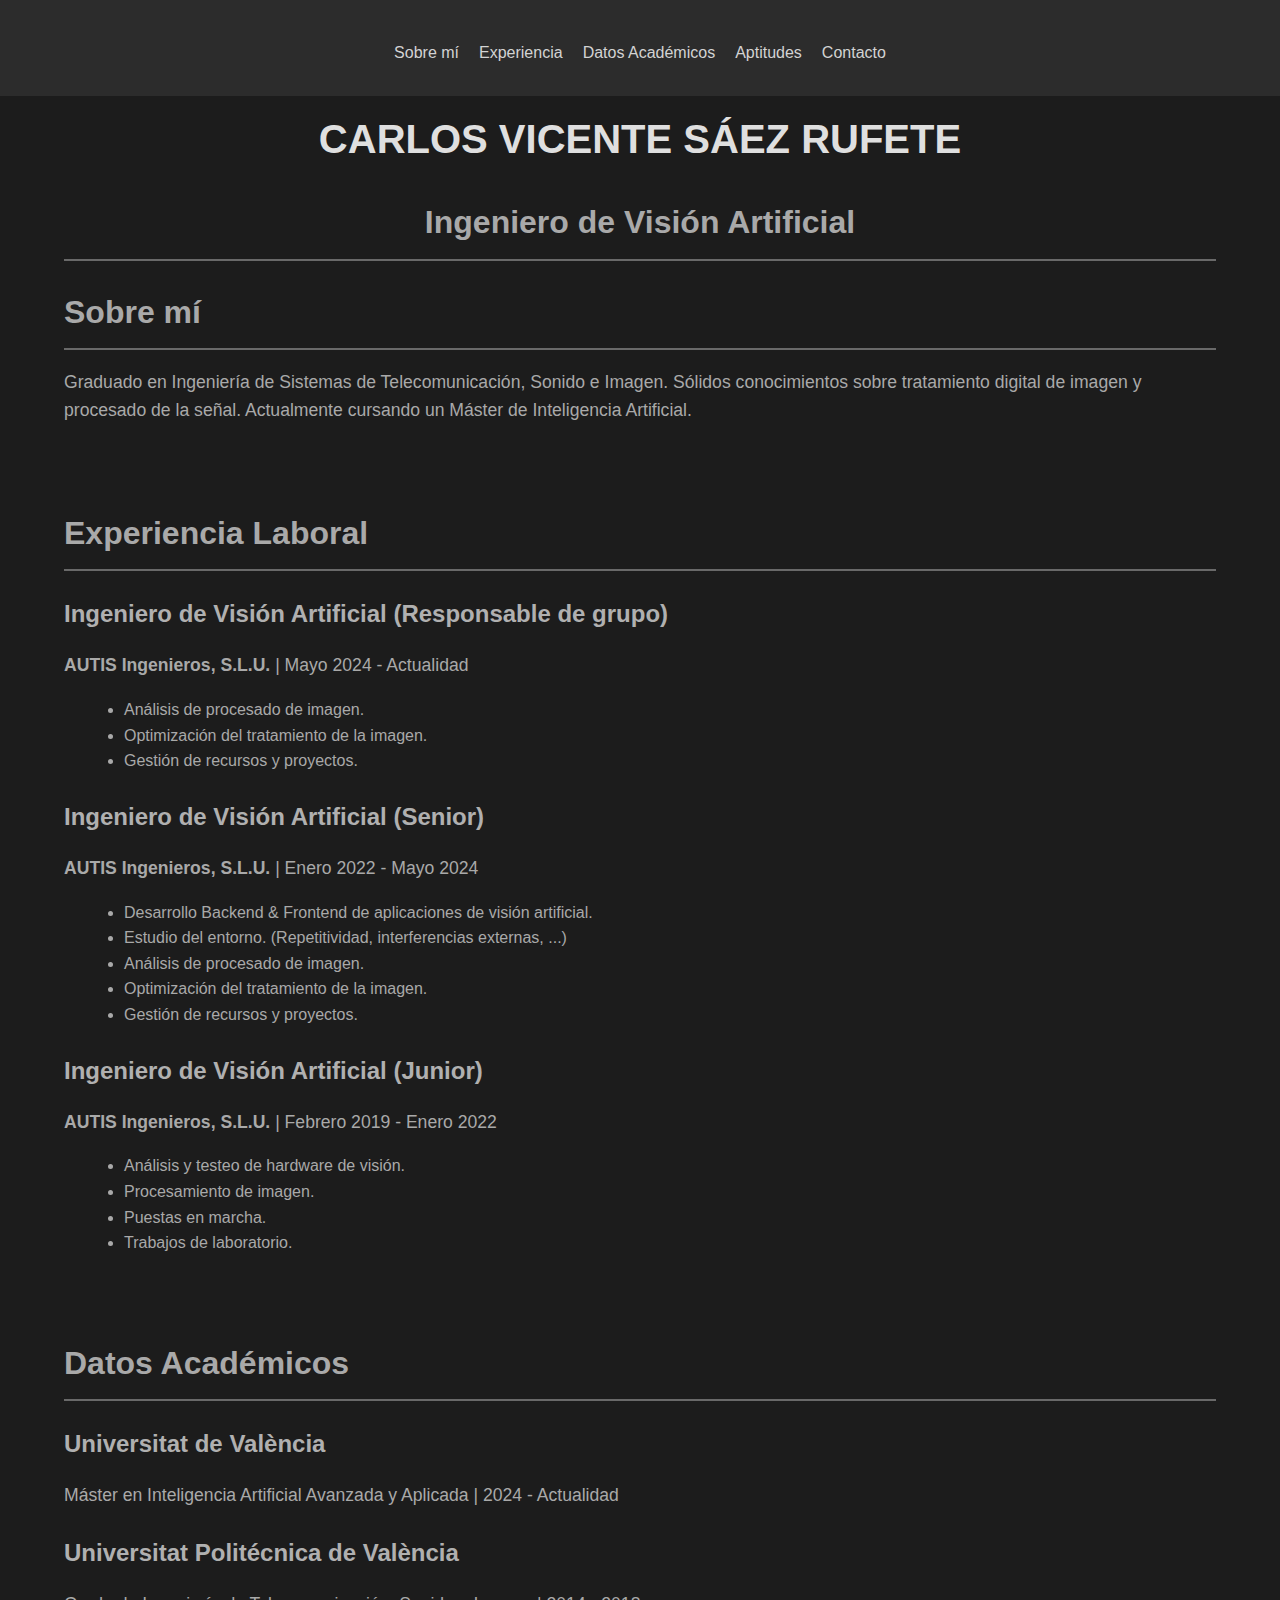
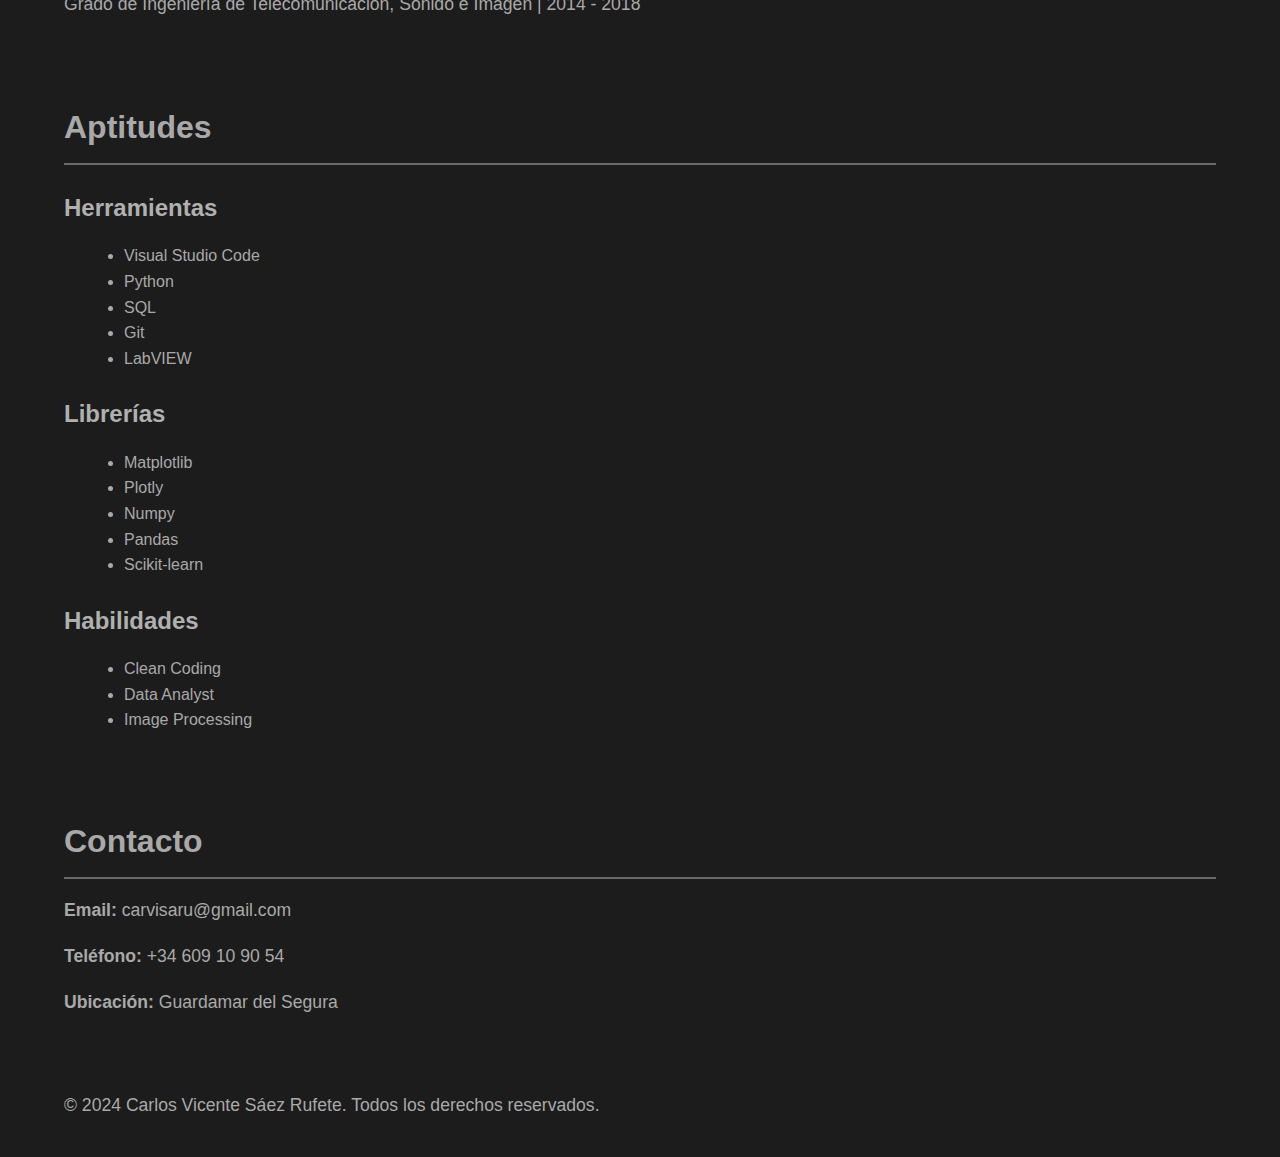
==== commit d4239105: "o" ====
--- a/index.html
+++ b/index.html
@@ -5,13 +5,10 @@
     <meta name="viewport" content="width=device-width, initial-scale=1.0">
     <title>Carlos Vicente Sáez Rufete - Portfolio</title>
     <link rel="stylesheet" href="styles.css">
-    <link href="https://fonts.googleapis.com/css2?family=Roboto:wght@300;400;500;700&display=swap" rel="stylesheet">
 </head>
 <body>
     <header>
         <div class="container">
-            <h1>Carlos Vicente Sáez Rufete</h1>
-            <h2>Ingeniero de Visión Artificial</h2>
             <nav>
                 <ul>
                     <li><a href="#about">Sobre mí</a></li>
@@ -25,6 +22,10 @@
     </header>
 
     <section id="about" class="container">
+        <div class="intro">
+            <h1>CARLOS VICENTE SÁEZ RUFETE</h1>
+            <h2>Ingeniero de Visión Artificial</h2>
+        </div>
         <h2>Sobre mí</h2>
         <p>
             Graduado en Ingeniería de Sistemas de Telecomunicación, Sonido e Imagen. Sólidos conocimientos sobre tratamiento digital de imagen y procesado de la señal. Actualmente cursando un Máster de Inteligencia Artificial.
@@ -47,7 +48,7 @@
             <p><strong>AUTIS Ingenieros, S.L.U.</strong> | Enero 2022 - Mayo 2024</p>
             <ul>
                 <li>Desarrollo Backend & Frontend de aplicaciones de visión artificial.</li>
-                <li>Estudio del entorno (repetitividad, interferencias externas, etc.).</li>
+                <li>Estudio del entorno. (Repetitividad, interferencias externas, ...)</li>
                 <li>Análisis de procesado de imagen.</li>
                 <li>Optimización del tratamiento de la imagen.</li>
                 <li>Gestión de recursos y proyectos.</li>
--- a/styles.css
+++ b/styles.css
@@ -1,11 +1,12 @@
 /* Estilos generales */
 body {
-    font-family: 'Roboto', sans-serif;
+    font-family: 'Arial', sans-serif;
+    background-color: #1c1c1c;
+    color: #d3d3d3;
     margin: 0;
     padding: 0;
     line-height: 1.6;
-    color: #333;
-    background-color: #f4f4f4;
+    overflow-x: hidden;
 }
 
 .container {
@@ -16,114 +17,86 @@
 }
 
 h1, h2, h3 {
-    color: #2c3e50;
+    color: #b0b0b0;
 }
 
 h1 {
     font-size: 2.5rem;
     margin-bottom: 10px;
+    color: #dfdfdf; /* Cambia el color del texto de tu nombre a un tono grisáceo */
 }
 
 h2 {
     font-size: 2rem;
-    margin-bottom: 20px;
-    border-bottom: 2px solid #2c3e50;
+    margin-bottom: 10px;
+    border-bottom: 2px solid #696969;
     padding-bottom: 10px;
+    color: #a9a9a9; /* Cambia el color del texto de "Ingeniero de Visión Artificial" */
 }
 
 h3 {
     font-size: 1.5rem;
     margin-bottom: 10px;
+    color: #b0b0b0;
 }
 
 p {
     font-size: 1.1rem;
-    color: #555;
+    color: #a9a9a9;
 }
 
 ul {
     list-style-type: disc;
     margin-left: 20px;
+    color: #a9a9a9;
 }
 
 /* Header */
 header {
-    background-color: #2c3e50;
-    color: #fff;
-    padding: 20px 0;
+    background-color: #2c2c2c;
+    color: #d3d3d3;
+    padding: 10px 0; /* Reduce el padding del encabezado */
     text-align: center;
+    position: fixed;
+    width: 100%;
+    top: 0;
+    z-index: 1000;
 }
 
-header h1 {
-    margin: 0;
-    font-size: 3rem;
+header nav ul {
+    list-style: none;
+    padding: 0;
+    margin: 10px 0 0; /* Reduce el margen superior del menú de navegación */
+    display: flex;
+    justify-content: center;
 }
 
-header h2 {
-    margin: 0;
-    font-size: 1.5rem;
-    font-weight: 300;
+header nav ul li {
+    margin: 0 10px; /* Reduce el margen entre los elementos del menú */
 }
 
-nav ul {
-    padding: 0;
-    list-style: none;
-    display: flex;
-    justify-content: center;
-    gap: 20px;
-}
-
-nav ul li a {
-    color: #fff;
+header nav ul li a {
+    color: #d3d3d3;
     text-decoration: none;
     font-weight: 500;
 }
 
-nav ul li a:hover {
+header nav ul li a:hover {
     text-decoration: underline;
 }
 
-/* Secciones */
-section {
-    margin: 40px 0;
+/* Ajustar el contenido para que no quede oculto detrás del encabezado fijo */
+body {
+    padding-top: 60px; /* Ajusta el padding-top para compensar el encabezado reducido */
 }
 
-.experience-item, .education-item {
-    margin-bottom: 30px;
+/* Agregar margen superior a las secciones objetivo */
+section {
+    scroll-margin-top: 60px; /* Ajusta este valor según la altura del encabezado */
 }
 
-.skills-grid {
-    display: grid;
-    grid-template-columns: repeat(auto-fit, minmax(250px, 1fr));
-    gap: 20px;
-}
-
-/* Footer */
-footer {
-    background-color: #2c3e50;
-    color: #fff;
+/* Estilos para la sección de introducción */
+.intro {
     text-align: center;
-    padding: 10px 0;
-    margin-top: 40px;
-}
-
-footer p {
-    margin: 0;
-    font-size: 0.9rem;
-}
-
-/* Responsive */
-@media (max-width: 768px) {
-    h1 {
-        font-size: 2rem;
-    }
-
-    h2 {
-        font-size: 1.75rem;
-    }
-
-    nav ul {
-        flex-direction: column;
-        gap: 10px;
-    }
+    margin-bottom: 20px;
 }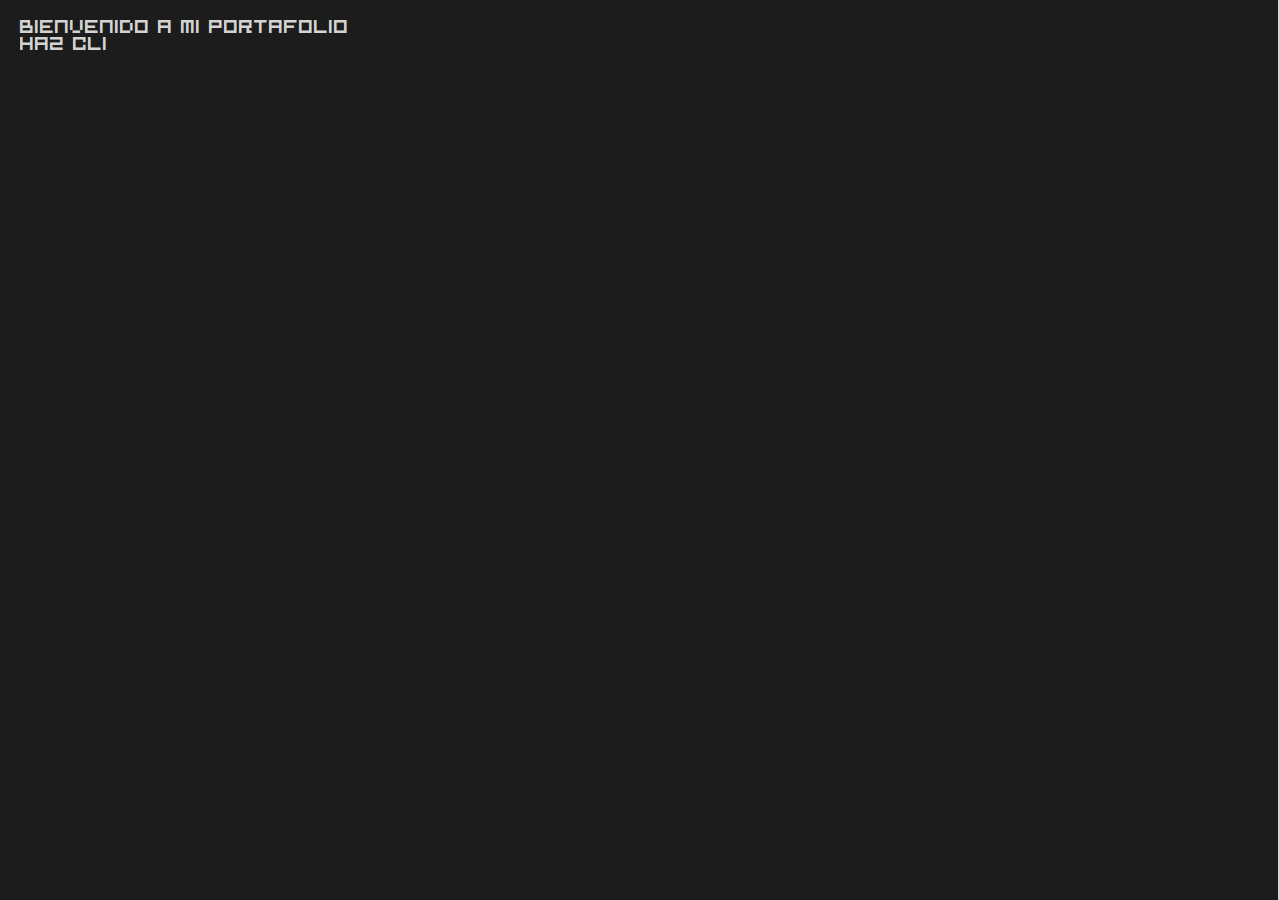
==== commit 302ac67e: "typewritter" ====
--- a/index.html
+++ b/index.html
@@ -7,23 +7,19 @@
     <link rel="stylesheet" href="styles.css">
 </head>
 <body>
-    <header>
-        <div class="container">
-            <nav>
-                <ul>
-                    <li><a href="#about">Sobre mí</a></li>
-                    <li><a href="#experience">Experiencia</a></li>
-                    <li><a href="#education">Datos Académicos</a></li>
-                    <li><a href="#skills">Aptitudes</a></li>
-                    <li><a href="#contact">Contacto</a></li>
-                </ul>
-            </nav>
-        </div>
-    </header>
-
-    <section id="about" class="container">
+    <section class="container content typing">
+        <h1>Bienvenido a mi portafolio</h1>
+        <p>Haz clic en los enlaces de abajo para navegar por las diferentes secciones de mi portafolio.</p>
+        <nav>
+            <ul>
+                <li><a href="experience.html">Experiencia</a></li>
+                <li><a href="education.html">Datos Académicos</a></li>
+                <li><a href="skills.html">Aptitudes</a></li>
+                <li><a href="contact.html">Contacto</a></li>
+            </ul>
+        </nav>
         <div class="intro">
-            <h1>CARLOS VICENTE SÁEZ RUFETE</h1>
+            <h1>Carlos Vicente Sáez Rufete</h1>
             <h2>Ingeniero de Visión Artificial</h2>
         </div>
         <h2>Sobre mí</h2>
@@ -31,98 +27,6 @@
             Graduado en Ingeniería de Sistemas de Telecomunicación, Sonido e Imagen. Sólidos conocimientos sobre tratamiento digital de imagen y procesado de la señal. Actualmente cursando un Máster de Inteligencia Artificial.
         </p>
     </section>
-
-    <section id="experience" class="container">
-        <h2>Experiencia Laboral</h2>
-        <div class="experience-item">
-            <h3>Ingeniero de Visión Artificial (Responsable de grupo)</h3>
-            <p><strong>AUTIS Ingenieros, S.L.U.</strong> | Mayo 2024 - Actualidad</p>
-            <ul>
-                <li>Análisis de procesado de imagen.</li>
-                <li>Optimización del tratamiento de la imagen.</li>
-                <li>Gestión de recursos y proyectos.</li>
-            </ul>
-        </div>
-        <div class="experience-item">
-            <h3>Ingeniero de Visión Artificial (Senior)</h3>
-            <p><strong>AUTIS Ingenieros, S.L.U.</strong> | Enero 2022 - Mayo 2024</p>
-            <ul>
-                <li>Desarrollo Backend & Frontend de aplicaciones de visión artificial.</li>
-                <li>Estudio del entorno. (Repetitividad, interferencias externas, ...)</li>
-                <li>Análisis de procesado de imagen.</li>
-                <li>Optimización del tratamiento de la imagen.</li>
-                <li>Gestión de recursos y proyectos.</li>
-            </ul>
-        </div>
-        <div class="experience-item">
-            <h3>Ingeniero de Visión Artificial (Junior)</h3>
-            <p><strong>AUTIS Ingenieros, S.L.U.</strong> | Febrero 2019 - Enero 2022</p>
-            <ul>
-                <li>Análisis y testeo de hardware de visión.</li>
-                <li>Procesamiento de imagen.</li>
-                <li>Puestas en marcha.</li>
-                <li>Trabajos de laboratorio.</li>
-            </ul>
-        </div>
-    </section>
-
-    <section id="education" class="container">
-        <h2>Datos Académicos</h2>
-        <div class="education-item">
-            <h3>Universitat de València</h3>
-            <p>Máster en Inteligencia Artificial Avanzada y Aplicada | 2024 - Actualidad</p>
-        </div>
-        <div class="education-item">
-            <h3>Universitat Politécnica de València</h3>
-            <p>Grado de Ingeniería de Telecomunicación, Sonido e Imagen | 2014 - 2018</p>
-        </div>
-    </section>
-
-    <section id="skills" class="container">
-        <h2>Aptitudes</h2>
-        <div class="skills-grid">
-            <div>
-                <h3>Herramientas</h3>
-                <ul>
-                    <li>Visual Studio Code</li>
-                    <li>Python</li>
-                    <li>SQL</li>
-                    <li>Git</li>
-                    <li>LabVIEW</li>
-                </ul>
-            </div>
-            <div>
-                <h3>Librerías</h3>
-                <ul>
-                    <li>Matplotlib</li>
-                    <li>Plotly</li>
-                    <li>Numpy</li>
-                    <li>Pandas</li>
-                    <li>Scikit-learn</li>
-                </ul>
-            </div>
-            <div>
-                <h3>Habilidades</h3>
-                <ul>
-                    <li>Clean Coding</li>
-                    <li>Data Analyst</li>
-                    <li>Image Processing</li>
-                </ul>
-            </div>
-        </div>
-    </section>
-
-    <section id="contact" class="container">
-        <h2>Contacto</h2>
-        <p><strong>Email:</strong> carvisaru@gmail.com</p>
-        <p><strong>Teléfono:</strong> +34 609 10 90 54</p>
-        <p><strong>Ubicación:</strong> Guardamar del Segura</p>
-    </section>
-
-    <footer>
-        <div class="container">
-            <p>&copy; 2024 Carlos Vicente Sáez Rufete. Todos los derechos reservados.</p>
-        </div>
-    </footer>
+    <script src="script.js"></script>
 </body>
 </html>--- a/styles.css
+++ b/styles.css
@@ -1,19 +1,29 @@
 /* Estilos generales */
-body {
-    font-family: 'Arial', sans-serif;
+@font-face {
+    font-family: 'FX300';
+    src: url('fonts/FX300.ttf') format('truetype');
+}
+
+html, body {
+    font-family: 'FX300', Arial, sans-serif;
     background-color: #1c1c1c;
     color: #d3d3d3;
     margin: 0;
     padding: 0;
-    line-height: 1.6;
-    overflow-x: hidden;
+    width: 100%;
+    height: 100%;
+    overflow: hidden;
 }
 
 .container {
-    width: 90%;
-    max-width: 1200px;
-    margin: 0 auto;
-    padding: 20px 0;
+    width: 100%;
+    height: 100%;
+    display: flex;
+    flex-direction: column;
+    justify-content: flex-start; /* Alinea el contenido al inicio */
+    align-items: flex-start; /* Alinea el contenido a la izquierda */
+    padding: 20px;
+    box-sizing: border-box;
 }
 
 h1, h2, h3 {
@@ -51,52 +61,15 @@
     color: #a9a9a9;
 }
 
-/* Header */
-header {
-    background-color: #2c2c2c;
-    color: #d3d3d3;
-    padding: 10px 0; /* Reduce el padding del encabezado */
-    text-align: center;
-    position: fixed;
-    width: 100%;
-    top: 0;
-    z-index: 1000;
+/* Estilos para el efecto de escritura */
+.typing {
+    white-space: pre-wrap;
+    overflow: hidden;
+    border-right: .15em solid #d3d3d3; /* Añade la barra vertical */
+    animation: blink-caret .75s step-end infinite;
 }
 
-header nav ul {
-    list-style: none;
-    padding: 0;
-    margin: 10px 0 0; /* Reduce el margen superior del menú de navegación */
-    display: flex;
-    justify-content: center;
-}
-
-header nav ul li {
-    margin: 0 10px; /* Reduce el margen entre los elementos del menú */
-}
-
-header nav ul li a {
-    color: #d3d3d3;
-    text-decoration: none;
-    font-weight: 500;
-}
-
-header nav ul li a:hover {
-    text-decoration: underline;
-}
-
-/* Ajustar el contenido para que no quede oculto detrás del encabezado fijo */
-body {
-    padding-top: 60px; /* Ajusta el padding-top para compensar el encabezado reducido */
-}
-
-/* Agregar margen superior a las secciones objetivo */
-section {
-    scroll-margin-top: 60px; /* Ajusta este valor según la altura del encabezado */
-}
-
-/* Estilos para la sección de introducción */
-.intro {
-    text-align: center;
-    margin-bottom: 20px;
+@keyframes blink-caret {
+    from, to { border-color: transparent }
+    50% { border-color: #d3d3d3 }
 }